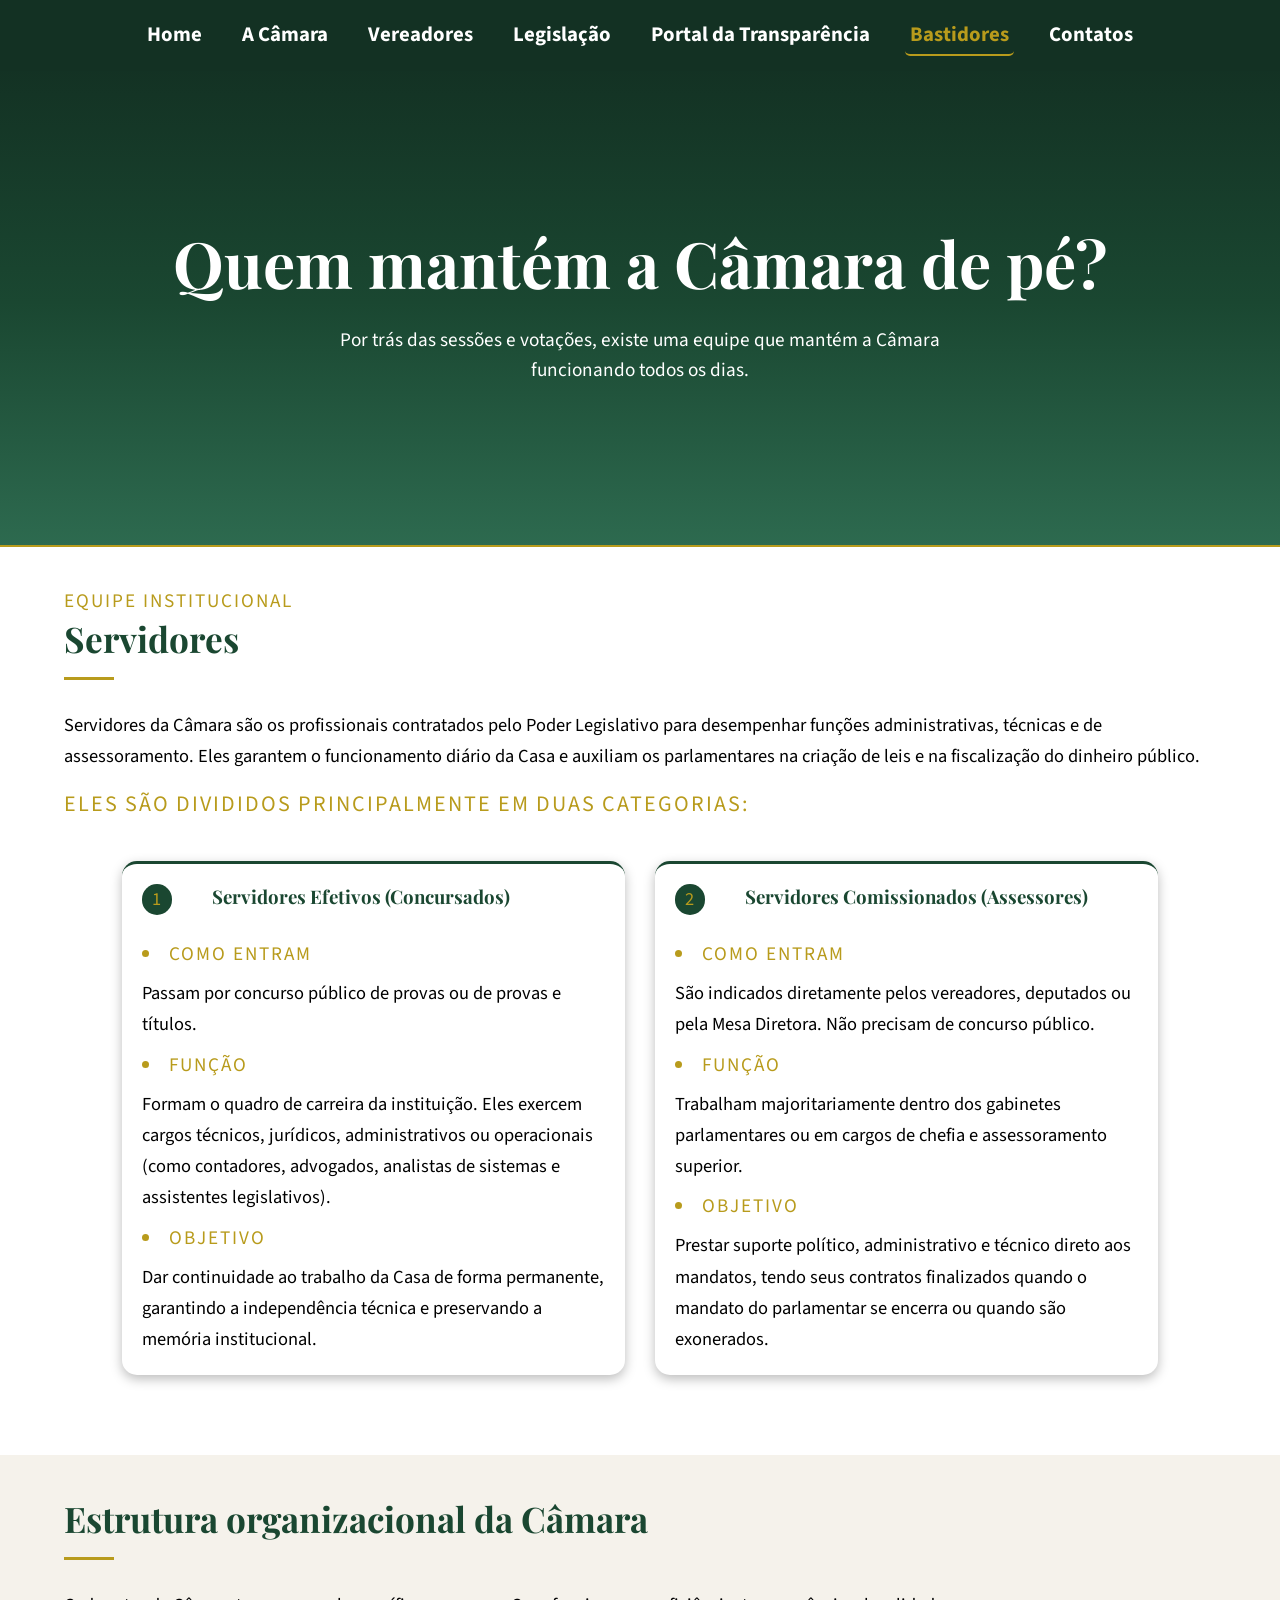
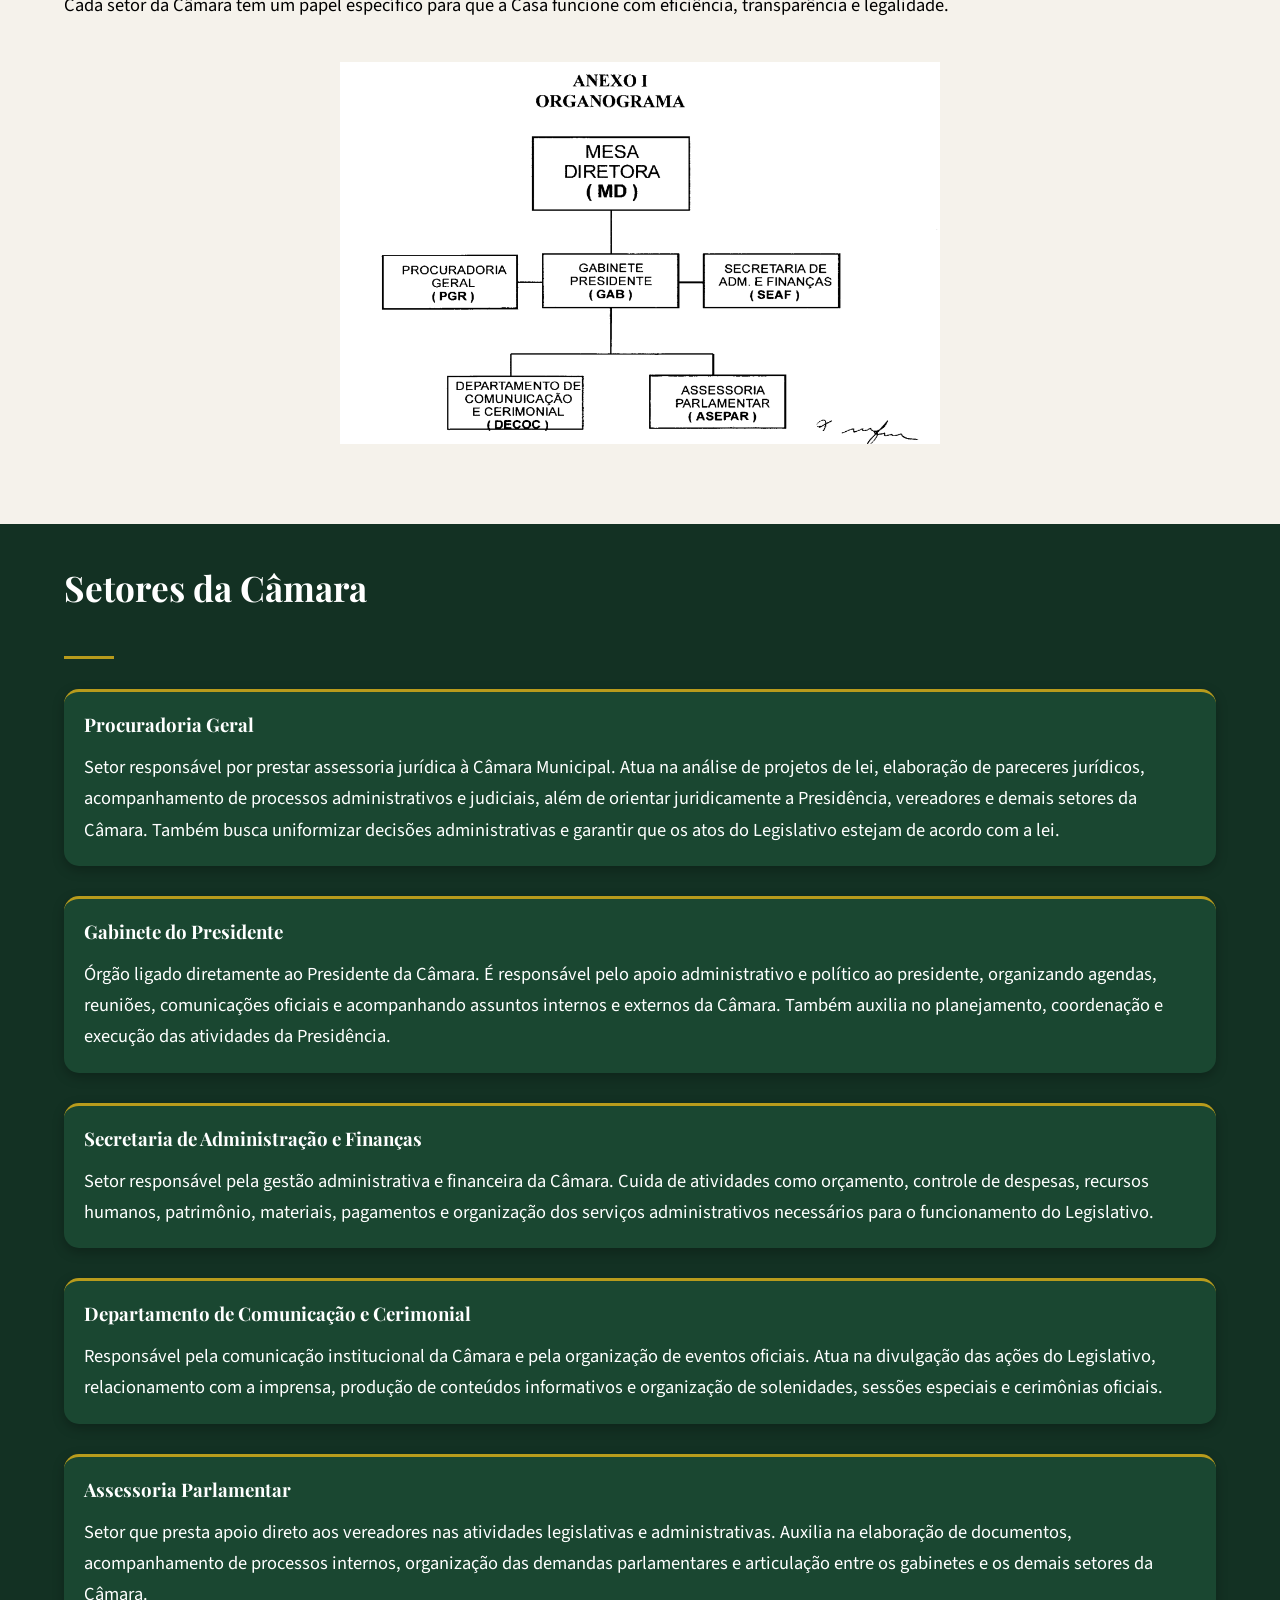
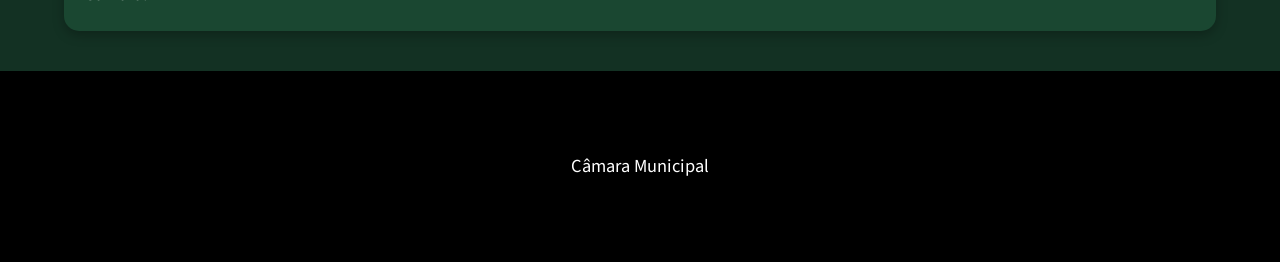
==== bastidores.html @ 6072d4ad "Atualização da interface" ====
<!DOCTYPE html>
<html lang="pt-br">
<head>
    <meta charset="UTF-8">
    <meta name="viewport" content="width=device-width, initial-scale=1.0">
    <link rel="stylesheet" href="style.css">
    <title>Bastidores</title>
</head>
<body>
    <header>
        <nav>
            <a href="index.html">Home</a>
            <a href="Camara.html">A Câmara</a>
            <a href="vereadores.html">Vereadores</a>
            <a href="legislacao.html">Legislação</a>
            <a href="transparencia.html">Portal da Transparência</a>
            <a href="bastidores.html" class="ativo">Bastidores</a>
            <a href="contatos.html">Contatos</a>
        </nav>
    </header>

    <main>

<section class="hero">
    <div class="container">
        <h1>Quem mantém a Câmara de pé?</h1>
        <p>Por trás das sessões e votações, existe uma equipe que mantém a Câmara funcionando todos os dias.</p>
    </div>
</section>

<section id="servidores">
    
    <div class="container">
        <span class="letra">Equipe Institucional</span>
        <h2>Servidores</h2>
        <div class="secao-linha"></div>
        <p>Servidores da Câmara são os profissionais contratados pelo Poder Legislativo para desempenhar funções administrativas, técnicas e de assessoramento. Eles garantem o funcionamento diário da Casa e auxiliam os parlamentares na criação de leis e na fiscalização do dinheiro público.</p>
        
        <p><span class="letra">Eles são divididos principalmente em duas categorias:</span></p>
        
        <div class="grid-base grid-servidores container">
            <article class="card-base">
                <div class="numeracao">
                    <p class="numero">1</p>
                    <h3>Servidores Efetivos (Concursados)</h3>
                </div>

                <ul>
                    <li class="letra">Como entram</li>
                    <p>Passam por concurso público de provas ou de provas e títulos.</p>
                    <li class="letra">Função</li>
                    <p>Formam o quadro de carreira da instituição. Eles exercem cargos técnicos, jurídicos, administrativos ou operacionais (como contadores, advogados, analistas de sistemas e assistentes legislativos).</p>
                    <li class="letra">Objetivo</li>
                     <p>Dar continuidade ao trabalho da Casa de forma permanente, garantindo a independência técnica e preservando a memória institucional.</p> 

                </ul>
                
            </article>
            
            <article class="card-base">
                <div class="numeracao">
                    <p class="numero">2</p>
                    <h3>Servidores Comissionados (Assessores)</h3>
                </div>

                <ul>
                    <li class="letra">Como entram</li>
                    <p> São indicados diretamente pelos vereadores, deputados ou pela Mesa Diretora. Não precisam de concurso público.</p>
                    <li class="letra">Função</li>
                    <p>Trabalham majoritariamente dentro dos gabinetes parlamentares ou em cargos de chefia e assessoramento superior.</p>
                    <li class="letra">Objetivo</li>
                    <p>Prestar suporte político, administrativo e técnico direto aos mandatos, tendo seus contratos finalizados quando o mandato do parlamentar se encerra ou quando são exonerados.</p>

                </ul>
               
            </article>
        </div>
    </div>
</section>

<section id="estrutura-imagem">
    <div class="container">
        <h2>Estrutura organizacional da Câmara</h2>
        <div class="secao-linha"></div>

        <p>Cada setor da Câmara tem um papel específico para que a Casa funcione com eficiência, transparência e legalidade.</p>

        <div class="container"><img class="img-servidores" src="Imagens/estrutura-organizacional.png" alt=""></div>

</section>
    <!-- 
Jurídico
Comunicação
Finanças
Administração
Assessoria -->
<section id="estrutura">
        <div class="grid-base grid-estrutura container">
            <h2>Setores da Câmara</h2>
            <div class="secao-linha"></div>
            <article class="card-base card-estrutura">
                <h3>Procuradoria Geral</h3>
                
                <p>Setor responsável por prestar assessoria jurídica à Câmara Municipal. Atua na análise de projetos de lei, elaboração de pareceres jurídicos, acompanhamento de processos administrativos e judiciais, além de orientar juridicamente a Presidência, vereadores e demais setores da Câmara. Também busca uniformizar decisões administrativas e garantir que os atos do Legislativo estejam de acordo com a lei.</p>
            </article>
            
            <article class="card-base card-estrutura">
                <h3>Gabinete do Presidente</h3>
                
                <p>Órgão ligado diretamente ao Presidente da Câmara. É responsável pelo apoio administrativo e político ao presidente, organizando agendas, reuniões, comunicações oficiais e acompanhando assuntos internos e externos da Câmara. Também auxilia no planejamento, coordenação e execução das atividades da Presidência.</p>
            </article>
            
            <article class="card-base card-estrutura">
                <h3>Secretaria de Administração e Finanças</h3>
                
                <p>Setor responsável pela gestão administrativa e financeira da Câmara. Cuida de atividades como orçamento, controle de despesas, recursos humanos, patrimônio, materiais, pagamentos e organização dos serviços administrativos necessários para o funcionamento do Legislativo.</p>
            </article>
            
            <article class="card-base card-estrutura">
                <h3>Departamento de Comunicação e Cerimonial</h3>
                
                <p>Responsável pela comunicação institucional da Câmara e pela organização de eventos oficiais. Atua na divulgação das ações do Legislativo, relacionamento com a imprensa, produção de conteúdos informativos e organização de solenidades, sessões especiais e cerimônias oficiais.</p>
            </article>
            
            <article class="card-base card-estrutura">
                <h3>Assessoria Parlamentar</h3>
                
                <p>Setor que presta apoio direto aos vereadores nas atividades legislativas e administrativas. Auxilia na elaboração de documentos, acompanhamento de processos internos, organização das demandas parlamentares e articulação entre os gabinetes e os demais setores da Câmara.</p>
            </article>
        </div>
    </div>
</section>
    </main>

    <footer>
        <p>Câmara Municipal</p>
    </footer>
    
</body>
</html>
---- style.css ----
/* RESET E VARIÁVEIS */

@charset "UTF-8";

@import url('https://fonts.googleapis.com/css2?family=Playfair+Display:ital,wght@0,400..900;1,400..900&display=swap');

@import url('https://fonts.googleapis.com/css2?family=Source+Sans+3:ital,wght@0,200..900;1,200..900&display=swap');

:root {

    --cor-1: #133123;
    --cor-2: #1a4731;
    --cor-4: #2d6a4f;
    --cor-5: #b89b1c;
    --cor-6: #5e5e5e;

    --fonte-01: "Playfair Display", serif;
    --fonte-02: "Source Sans 3", sans-serif;
}

* {
    margin: 0;
    padding: 0;
    box-sizing: border-box;
}


/* BASE */


body {
    background-color: #f5f2eb;
    font-family: var(--fonte-02);
    min-height: 100vh;
    display: flex;
    flex-direction: column;
}

h1, h2, h3{
    font-family: var(--fonte-01);
}

h3 {
    color: var(--cor-2);
    margin-bottom: 15px;
}

h2 {
    margin-bottom: 15px;
    font-size: 2.2em;
    color: var(--cor-2);
}

p {
    font-size: 1.15em;
    line-height: 1.7em;
  
}

p + p {
    margin-top: 16px;
}

article > span > img {
   max-width: 30%;
}

.sobre-destaque-icon img {
    width: 20%;
}

/* LAYOUT GERAL */

header {
    background-color: var(--cor-1);
    padding: 15px 0px;
    text-align: center;
    position: fixed;
    width: 100%;
    z-index: 100;
}

nav{
    display: flex; /* cria contêiner flexivel, redimensionando os elementos. Torna mais responsivo */
    justify-content: center; /* centraliza */
    gap: 30px; /* Espaçamento entre elementos do menu */
    flex-wrap: wrap; /* quebra de linha */
}

nav > a {
    color: white;
    text-decoration: none;
    font-weight: bold;
    font-size: 1.3rem;
    padding: 5px;
    border-radius: 5px;
    }

nav a:hover, a.ativo {
    color: var(--cor-5);
    border-bottom: 2px solid var(--cor-5);
    text-decoration: none;
}

main {
    width: 100%;
    flex: 1;
    padding-top: 60px;
}

.container {
    width: min(90%, 1200px);
    margin: auto;
    padding: 40px 0px;
}



.grid-base {
    display: grid;
    grid-template-columns: repeat(auto-fit, minmax(280px, 320px));
    gap: 30px;
    justify-content: center;
}

.card-base {
    background-color: white;
    border-radius: 15px;
    padding: 20px;
    border-top: 3px solid var(--cor-2);
    box-shadow: 0px 4px 12px rgba(0, 0, 0, 0.267);
    transition: 0.5s;
}


.card-base:hover {
    transform: translateY(-5px);
}

.numero {
    background-color: var(--cor-2);
    color: var(--cor-5);
    border-radius: 50px;
    width: 30px;
    text-align: center;
    margin-bottom: 15px;
    
}

footer{
    background-color: black;
    color: white;
    text-align: center;
    padding: 80px 0px;
}

/* HERO */

.hero {
    background: linear-gradient(to bottom, var(--cor-1) ,var(--cor-2), var(--cor-4));
    color: white;
    text-align: center;
    padding: 120px 20px;
    display: flex;
    border-bottom: 2px solid var(--cor-5);
}

.hero h1 {
    font-size: clamp(2.5rem, 5vw, 4rem); /* Limita um valor entre um mínimo e um máximo */
    margin-bottom: 20px;
}

.hero p {
    font-size: 1.2em;
    max-width: 700px;
    margin: auto;
    line-height: 30px;
}



.secao-linha {
      width: 50px;
      height: 3px;
      background: var(--cor-5);
      margin-bottom: 30px;
    }


#estrutura > .container > .secao-linha {
    margin-bottom: 0px;
}

/* HOME */

#home {
    background-color: #e8f5ee;
}


.home-inicio p {
    max-width: 500px;
}

.home-inicio {
    display: grid;
    grid-template-columns: repeat(auto-fit, minmax(300px, 1fr));
    gap: 4rem;
    align-items: center;
}

.home-inicio img {
    max-width: 90%;
    margin: auto;
}


.letra {
    color: var(--cor-5);
    text-transform: uppercase;
    letter-spacing: 2px;
    font-size: 1.2em;
}


.home-card {
    border-top-color: white;
}

article img {
    width: 100%;
    display: block;
    margin: 0px auto 20px auto;
}

a {
    text-decoration: none;
    color: var(--cor-5);
    font-weight: bold;
}

article a {
   
    margin-top: 1rem;
    font-size: 0.85rem;
    display: flex;
    align-items: center;
    gap: 0.35rem;
    
}

a:hover {
    text-decoration: underline;
}

/* CÂMARA */

.sobre  {
    background-color: white;
}

#organizacao {
    background-color: var(--cor-1);
}

#organizacao > .container > p {
    color: white;
    margin: 20px 0px;
}

#organizacao > .container > p.link {

    margin-top: 50px;
}

#organizacao > .container > h2 {
    color: white;
}

/* #destaques > .container > p {
    margin: 20px 0px;
}
 */
.grid-legislativo {
    padding: 30px 0px;
}


.camara-cards {
    
    grid-template-columns: repeat(auto-fit, minmax(300px, 1fr));
}
.camara-card {
    padding: 20px 20px 15px 40px;
}

/* #organizacao > .container > p {
    padding: 40px 0px 0px 0px;
} */


/* VEREADORES */

#vereadores-inicio, #vereador {
    background-color: white;
}


.container > p.link {
    margin-top: 30px ;
}

.funcoes-card {
    margin-top: 30px;
    border-radius: 5px;
}


.vereador-cards {
    grid-template-columns: repeat(auto-fit, minmax(300px, 1fr));
    
}

.vereador-card {
    border-radius: 5px;
    padding: 40px;
}

.pode {
    border-top: 3px solid rgb(17, 151, 17);
}

.pode > h3, .pode li::marker  {
    color: rgb(17, 151, 17);
}


.n-pode {
    border-top: 3px solid red;
}

.n-pode > h3, .n-pode li::marker {
    color: red;
}



.grid-eleito {
    grid-template-columns: repeat(auto-fit, minmax(600px, 1fr));
}

.card-eleito {
    border-radius: 0px;
    color: var(--cor-6);
    border-top-color: white;
}


#quantidade {
    background-color: var(--cor-2);
}

#quantidade h2, #quantidade p{
    color: white;
}

#acompanhar h3 {
    color: var(--cor-5);
}


table {
    width: 100%;
    max-width: 600px;
    border-collapse: collapse;
    margin: auto;
    box-shadow: 0px 4px 12px rgba(0, 0, 0, 0.342);
}

td {
    
    border-bottom: 1px solid #e5e5e5;
    background-color: white;
    padding: 16px 20px;
    text-align: center;
    vertical-align: middle;
}

th {
    background-color: var(--cor-1);
    color: white;
    padding: 16px 20px;

}

.grid-acompanhar{
    display:grid;
    grid-template-columns:repeat(3,1fr);
    gap:1.5rem;
    margin-top:2rem
}


.card-acompanhar{
    background: var(--cor-2);
    color:white;
    border-radius: 5px;
    border: 1px solid var(--cor-4);
    padding:1.8rem;
}

.card-acompanhar h3 {
    color: white;
}
    
    
/* LEGISLAÇÃO */
 
#caminho {
    background-color: var(--cor-1);
}

#caminho h2, #caminho > .container {
    color: white;
}

#caminho h3 {
    color: var(--cor-5);
}
.grid-caminho {
    grid-template-columns: repeat(auto-fit, minmax(600px, 1fr));
}

.card-caminho {
    border-radius: 5px;
    border: 1px solid var(--cor-4);
}

#voz {
    background-color: var(--cor-4);
}
#voz p {
    margin: 0px 20px 20px 20px;
    color: white;
}

#voz h2 {
    color: white;
}
#voz h3 {
    margin-bottom: 0px;
    color: var(--cor-5);
}

.grid-voz {
    grid-template-columns: repeat(auto-fit, minmax(200px, 1fr));
}

.card-voz {
    background-color: rgba(255, 255, 255, 0.103);
    border-top: 2px solid var(--cor-5);
}

.card-voz h3{
    text-align: center;
    padding-bottom: 5px;
}

.numeracao {
    display: flex;
    
}

.numeracao .numero {
    margin-right: 40px;
}




.etapas {
    display: flex;
    flex-direction: column;
}

.etapa {
    display: flex;
    gap: 16px;
    padding: 16px 0px;
    border-bottom: 1px solid rgba(255, 255, 255, 0.08);
}

.etapa:last-child {
    border-bottom: none;
}

.etapa-esquerda {
    display: flex;
    flex-direction: column;
    align-items: center;
    flex-shrink: 0;
    width: 32px;
}

.etapa-linha {
    width: 1px;
    flex: 1;
    background: rgba(255, 255, 255, 0.15);
    margin-top: 6px;
}

/* BASTIDORES */

#servidores {
    background-color: white;
}
.grid-servidores {
    grid-template-columns: repeat(auto-fit, minmax(500px, 1fr));
}

.img-servidores {
    max-width: 600px;
    display: block;
    margin: auto;
}

#estrutura {
    background-color: var(--cor-1);
}


.grid-estrutura {
    grid-template-columns: repeat(auto-fit, minmax(600px, 1fr));
}

.card-estrutura {
    background-color: var(--cor-2);
    border-top: 3px solid var(--cor-5);


}

#estrutura h2, .card-estrutura > h3, .card-estrutura > p {
    color: white;
    
}

#lai {
    background-color: #fdf3e0;
    padding: 20px;
    border: 1px solid #e8d9bc;
    color: #5c3a00;
    margin-bottom: 30px;
}

.grid-lai {
    grid-template-columns: repeat(auto-fit, minmax(500px, 1fr));
}

.card-lai {
    border-radius: 0px;
    border: 2px solid var(--cor-1);
}

ul {
    list-style-position: inside;
}



.grid-canais {
    grid-template-columns: repeat(auto-fit, minmax(600px, 1fr));

}


#presencial {
    background-color: var(--cor-1);
}
#presencial p {
    margin: 0px 20px 20px 20px;
    color: white;
}

#presencial h2 {
    color: white;
}
#presencial h3 {
    margin-bottom: 0px;
    color: var(--cor-5);
}


#transparencia {
    background-color: white;
}
#transparencia > .home-inicio {
    align-items: flex-start;
}

#esic {
    background-color: var(--cor-1);
    padding-bottom: 20px;
}

#esic h2, #esic > .container > p {
    color: white;
}


.negarem {
    background-color: white;
    padding: 25px;
    margin-bottom: 20px;
}

#esic > .negarem > p {
    color: black;
}


li {
    margin: 10px 0px;
}
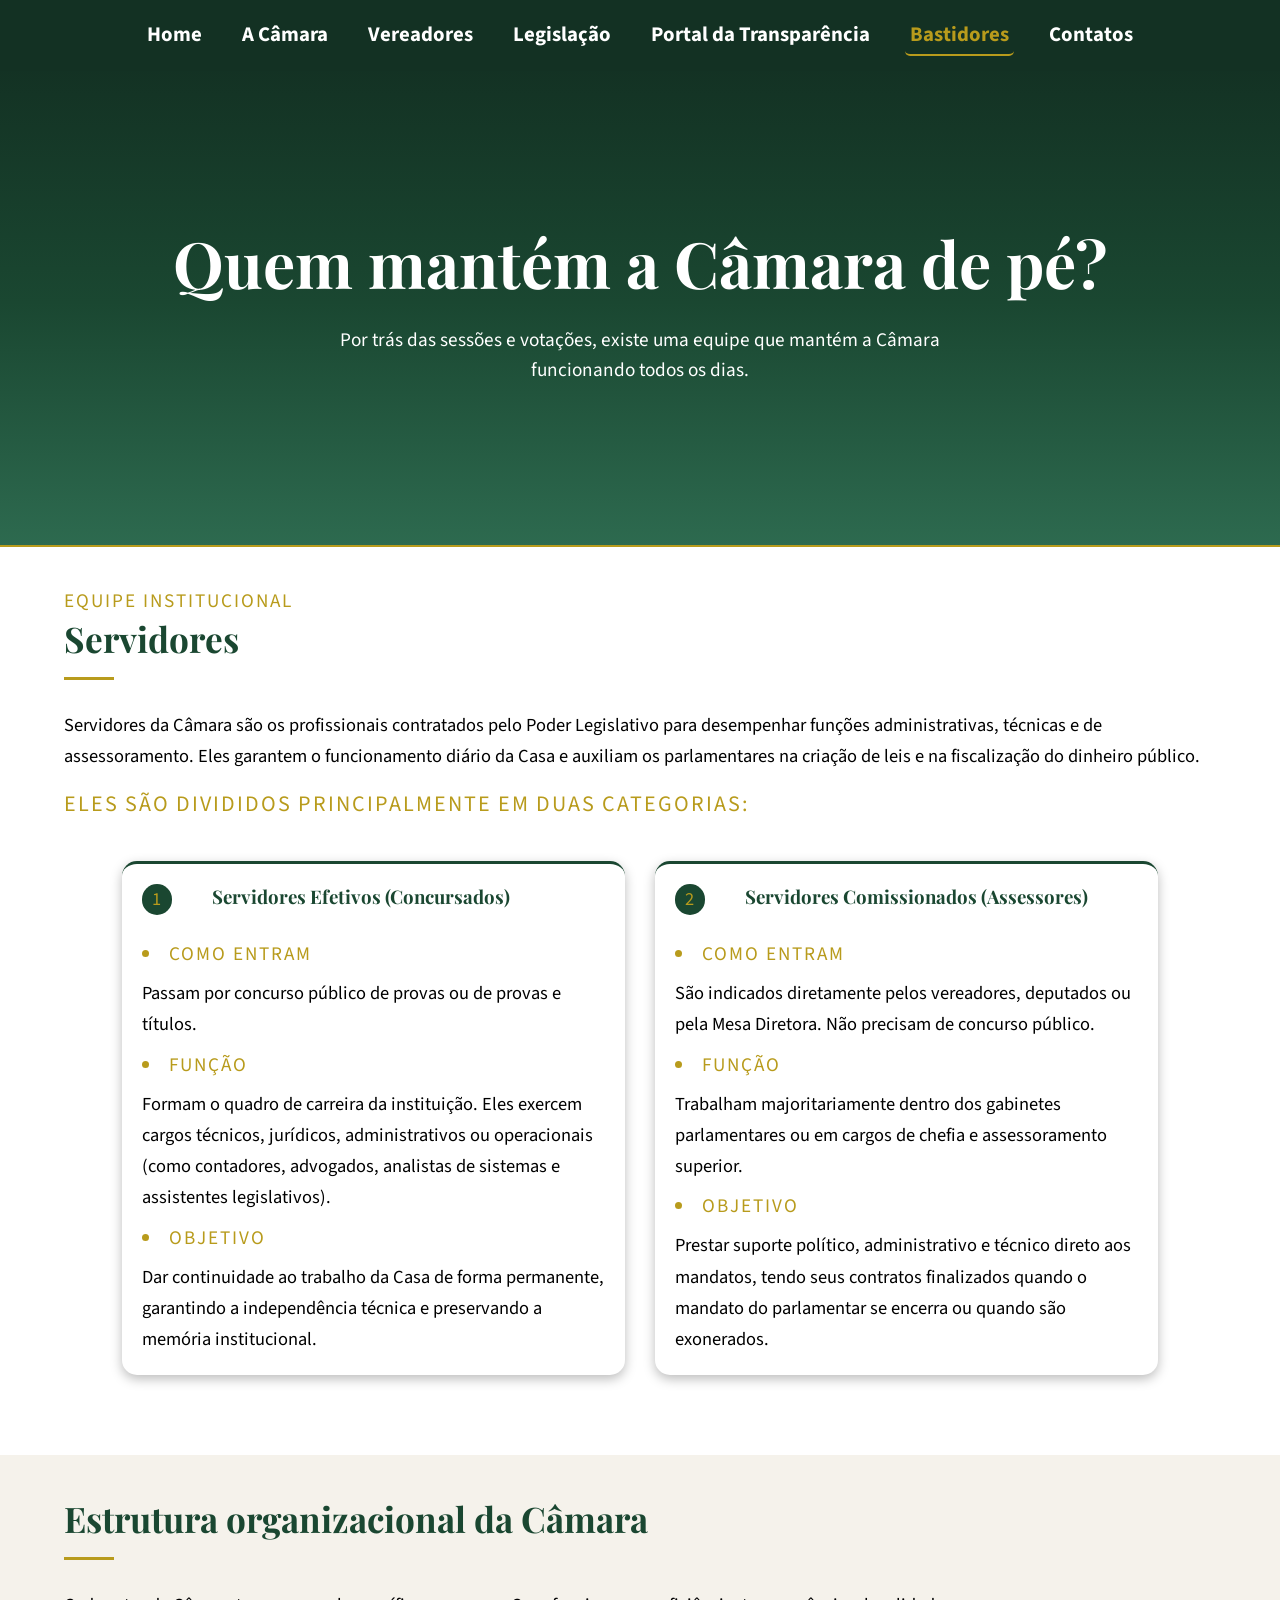
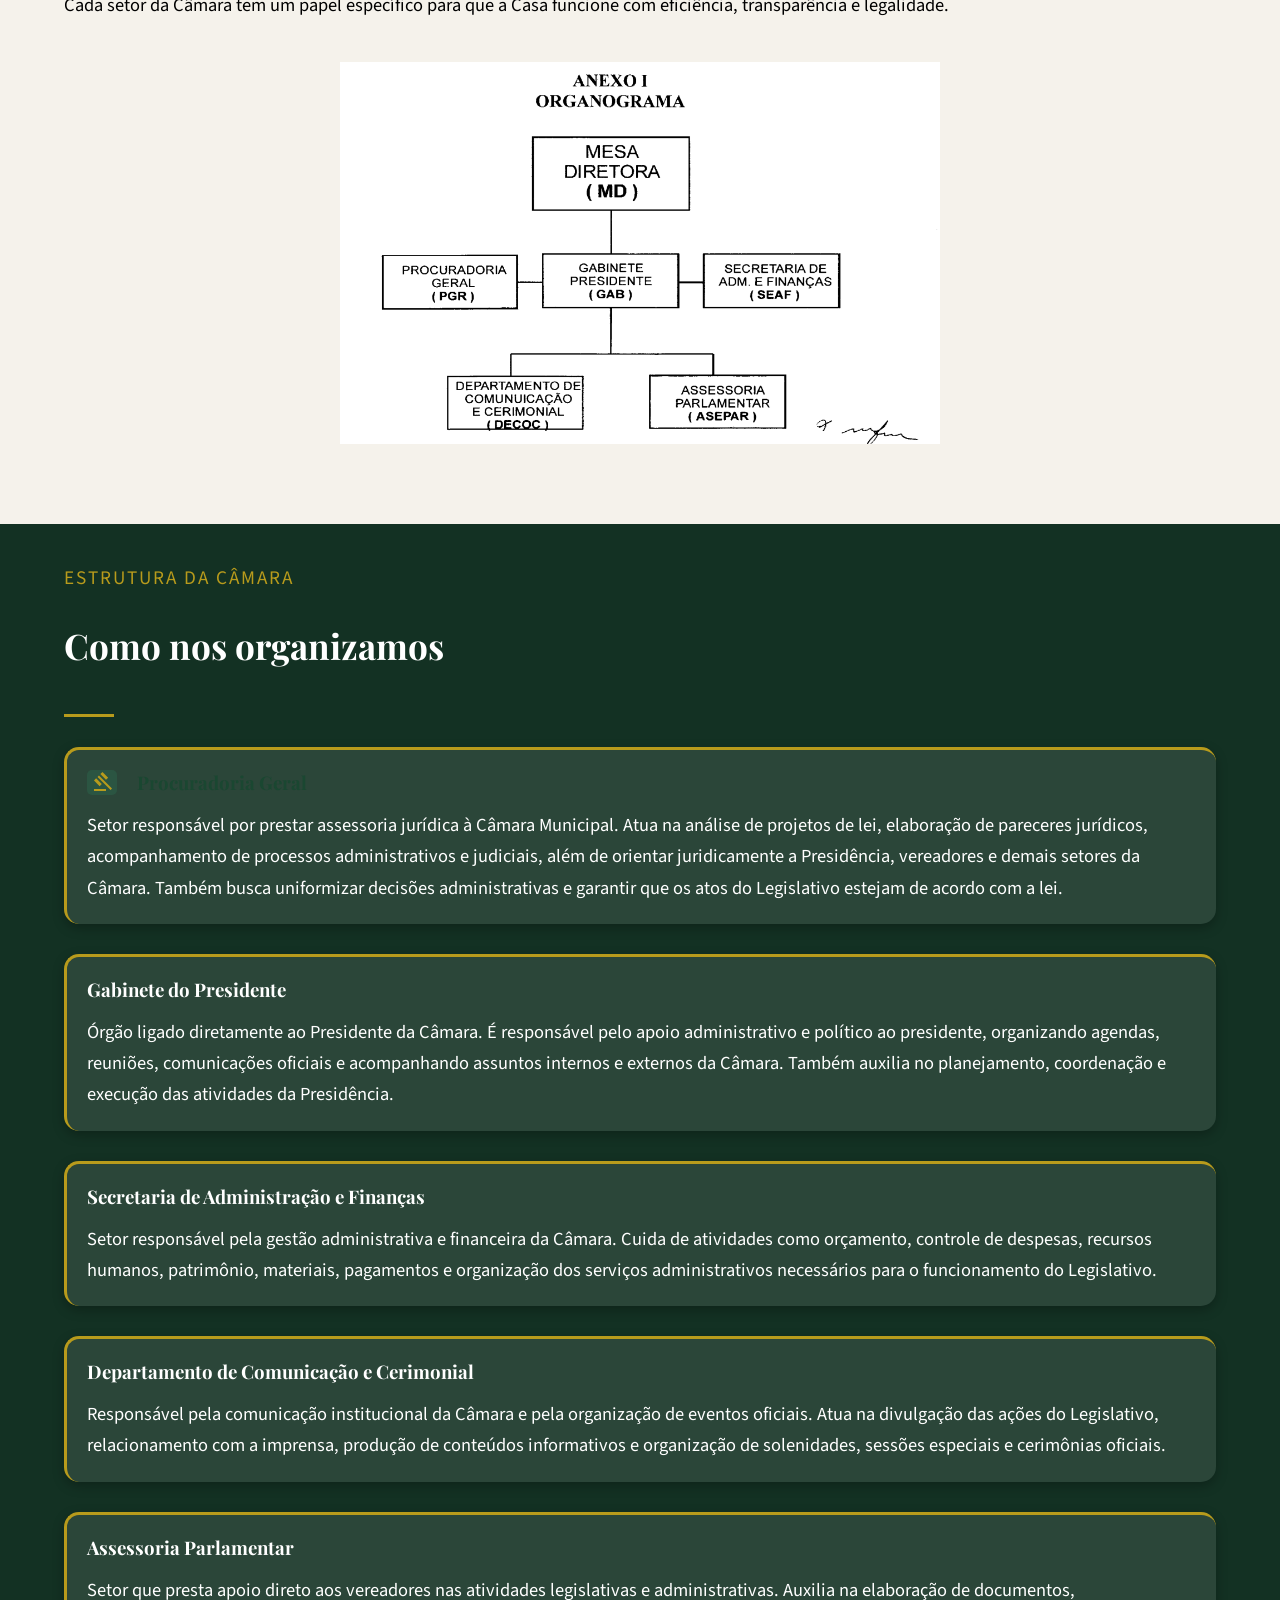
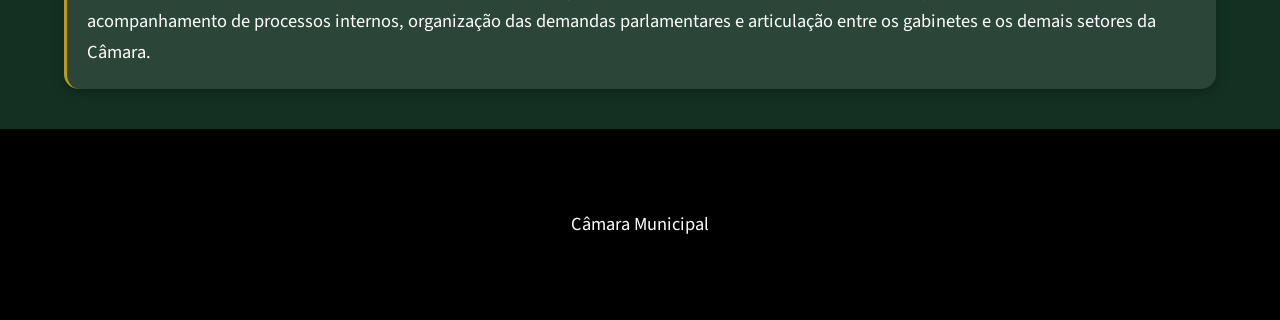
==== commit 3d98d62c: "Atualização" ====
--- a/bastidores.html
+++ b/bastidores.html
@@ -86,7 +86,7 @@
         <p>Cada setor da Câmara tem um papel específico para que a Casa funcione com eficiência, transparência e legalidade.</p>
 
         <div class="container"><img class="img-servidores" src="Imagens/estrutura-organizacional.png" alt=""></div>
-
+    </div>
 </section>
     <!-- 
 Jurídico
@@ -96,10 +96,18 @@
 Assessoria -->
 <section id="estrutura">
         <div class="grid-base grid-estrutura container">
-            <h2>Setores da Câmara</h2>
+            <span class="letra">Estrutura da Câmara</span>
+            <h2>Como nos organizamos</h2>
             <div class="secao-linha"></div>
             <article class="card-base card-estrutura">
-                <h3>Procuradoria Geral</h3>
+                
+                <div class="numeracao">
+                        <div class="icon-fundo icon-estrutura">
+                            <span class="contato-icon"><img src="Imagens/icones/procuradoria.svg" alt="">
+                            </span>
+                        </div>
+                        <h3>Procuradoria Geral</h3>
+                    </div>
                 
                 <p>Setor responsável por prestar assessoria jurídica à Câmara Municipal. Atua na análise de projetos de lei, elaboração de pareceres jurídicos, acompanhamento de processos administrativos e judiciais, além de orientar juridicamente a Presidência, vereadores e demais setores da Câmara. Também busca uniformizar decisões administrativas e garantir que os atos do Legislativo estejam de acordo com a lei.</p>
             </article>
--- a/style.css
+++ b/style.css
@@ -68,6 +68,19 @@
 .sobre-destaque-icon img {
     width: 20%;
 }
+
+.icon-fundo {
+    margin-right: 20px;
+    background-color: #2d6a4f6e;
+    width: 30px;
+    height: 25px;
+    border-radius: 5px;
+    display: flex;
+    justify-content: center; /* Centralizar icon na div. Conjunto com display: flex */
+    
+}
+
+
 
 /* LAYOUT GERAL */
 
@@ -212,6 +225,7 @@
 .home-inicio img {
     max-width: 90%;
     margin: auto;
+    border-radius: 10px;
 }
 
 
@@ -222,9 +236,20 @@
     font-size: 1.2em;
 }
 
-
+.home-cards {
+    grid-template-columns: repeat(auto-fit, minmax(300px, 1fr));
+    
+
+}
 .home-card {
     border-top-color: white;
+    display: flex;
+    flex-direction: column;
+    height: 100%;
+}
+
+.home-card a:last-of-type {
+    margin-top: auto;
 }
 
 article img {
@@ -252,6 +277,7 @@
 a:hover {
     text-decoration: underline;
 }
+
 
 /* CÂMARA */
 
@@ -515,7 +541,7 @@
     background-color: white;
 }
 .grid-servidores {
-    grid-template-columns: repeat(auto-fit, minmax(500px, 1fr));
+    grid-template-columns: repeat(auto-fit, minmax(280px, 1fr));
 }
 
 .img-servidores {
@@ -534,8 +560,9 @@
 }
 
 .card-estrutura {
-    background-color: var(--cor-2);
+    background-color: rgba(255, 255, 255, 0.103);
     border-top: 3px solid var(--cor-5);
+    border-left: 3px solid var(--cor-5);
 
 
 }
@@ -621,4 +648,38 @@
 
 li {
     margin: 10px 0px;
+}
+
+/* CONTATOS */
+
+#contato {
+    background-color: white;
+}
+.grid-canais {
+    margin-top: 20px;
+}
+
+
+#telefones {
+    display: flex;
+    flex-direction: row;
+    gap: 30px;
+    margin: 10px 0px;
+    color: var(--cor-5);
+}
+.card-sociais{
+    text-align: center;
+
+}
+
+
+.card-sociais > a{
+    justify-content: center
+
+}
+
+
+
+div.icon-estrutura {
+    background-color: none;
 }
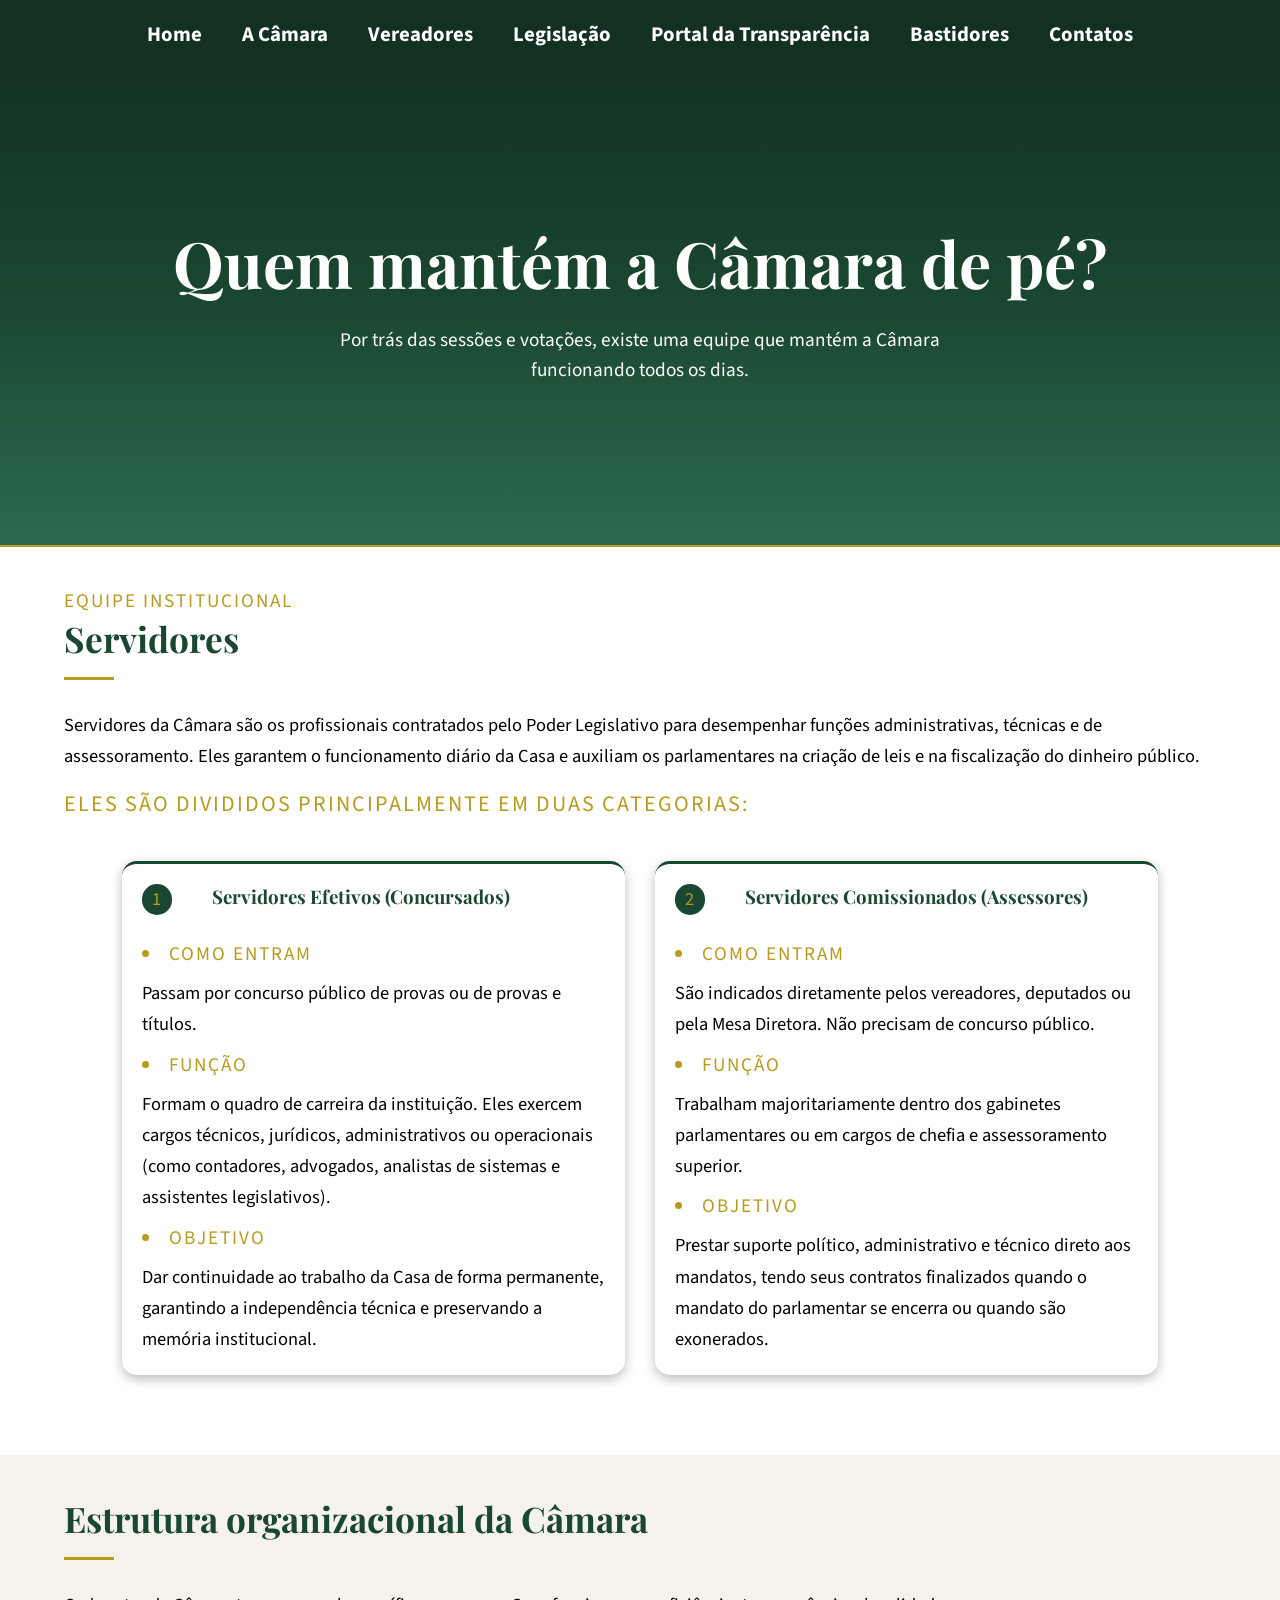
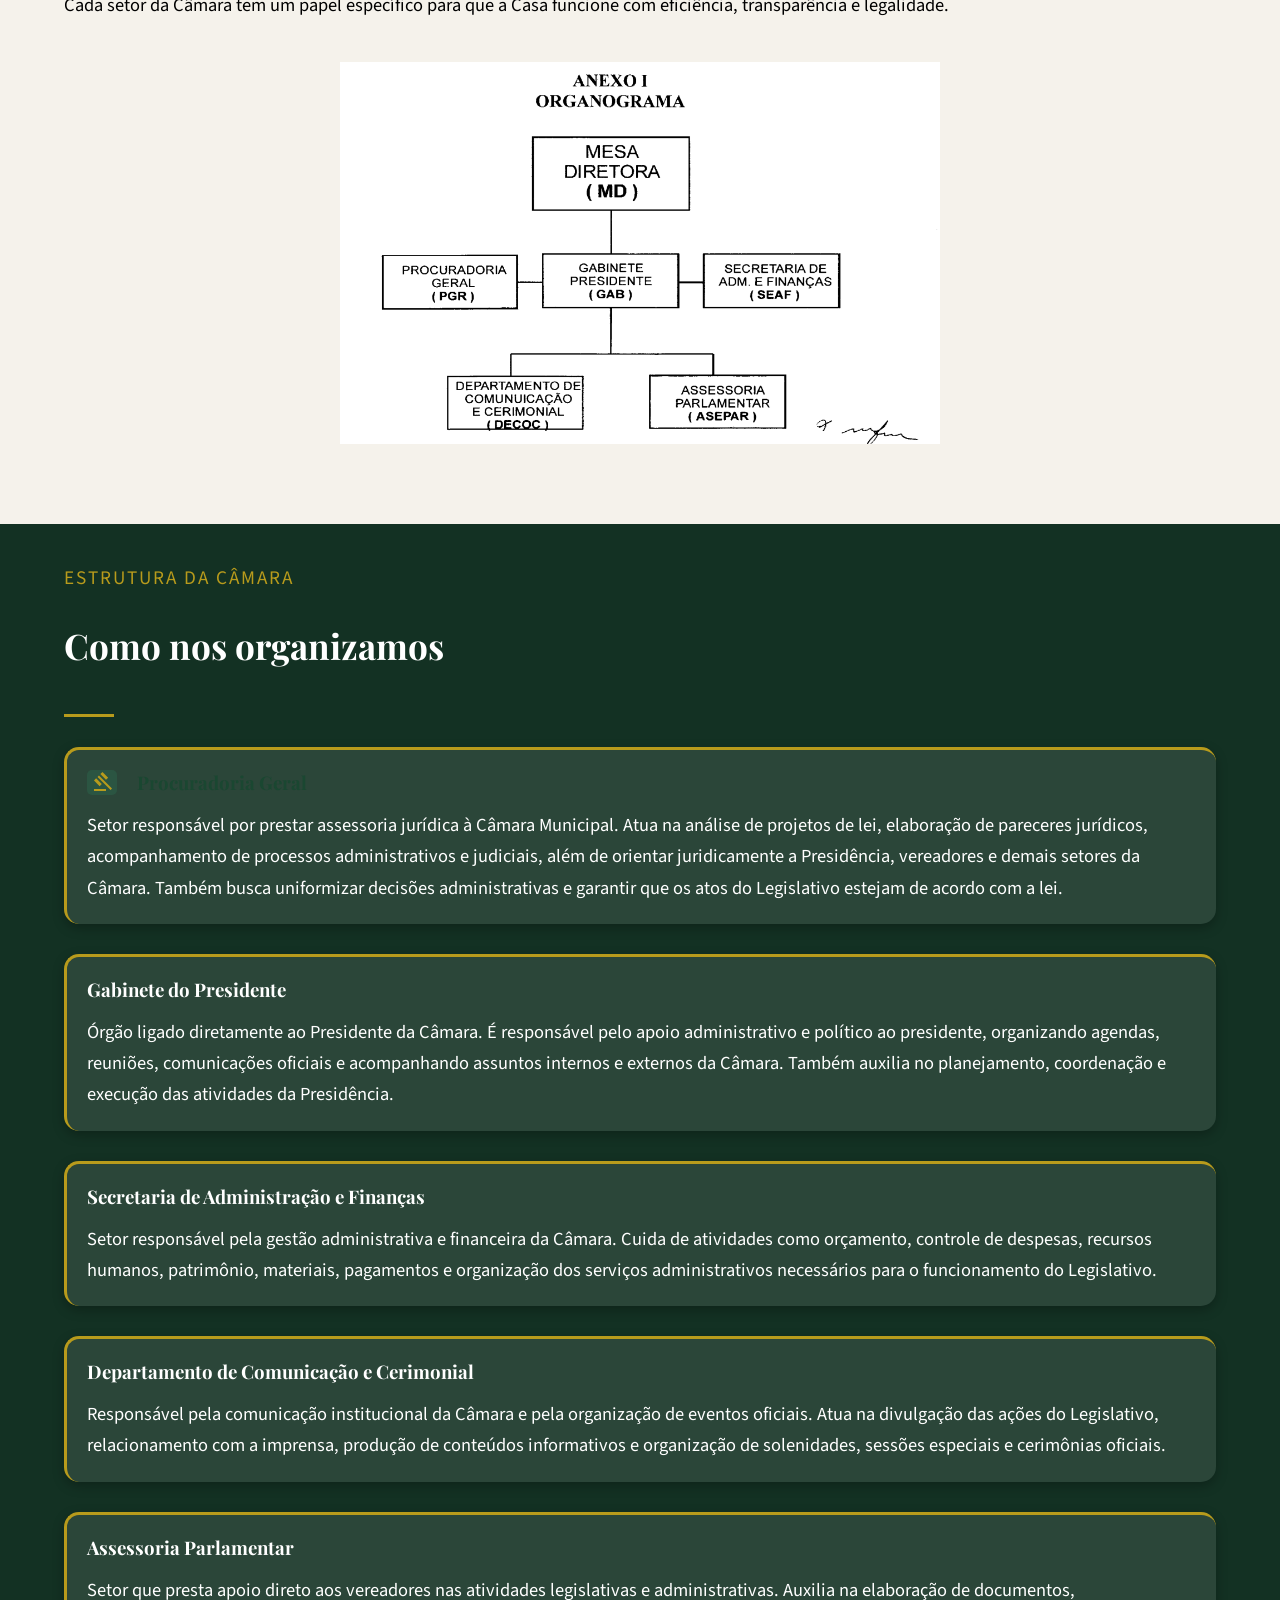
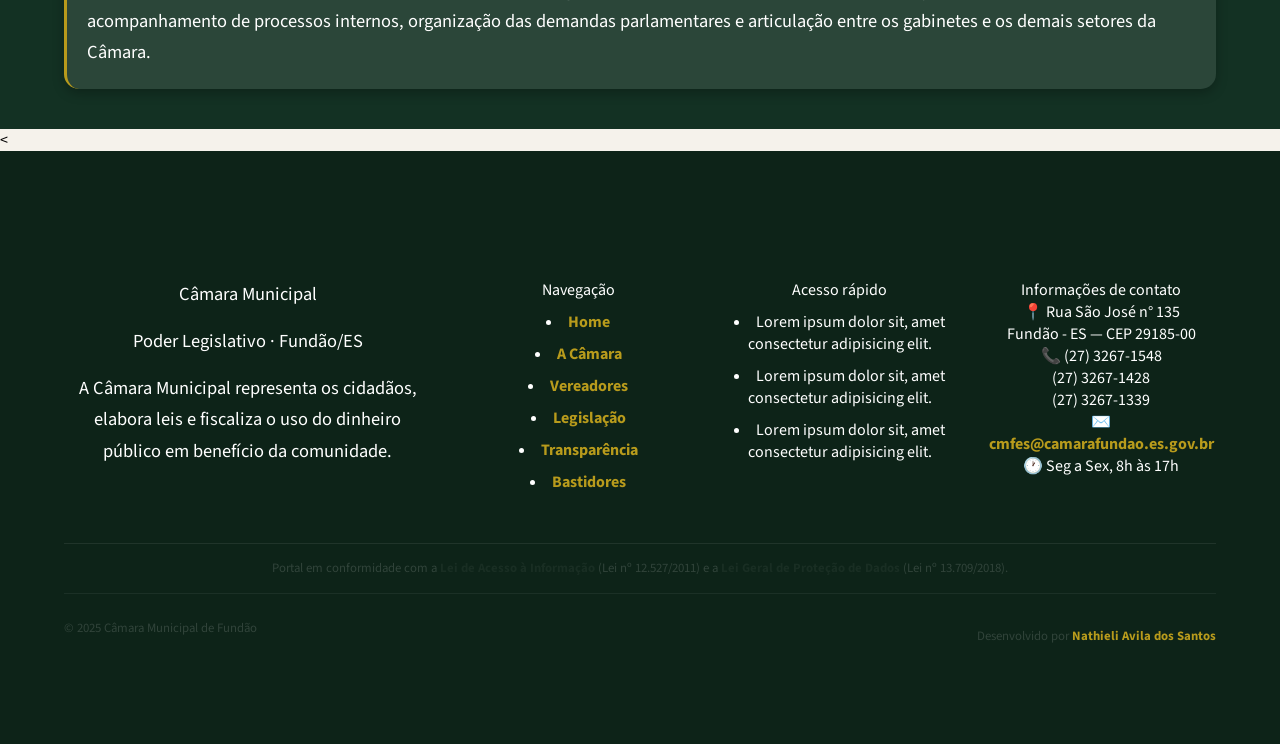
==== commit bd73ad52: "Adicionando header e footer nas páginas" ====
--- a/bastidores.html
+++ b/bastidores.html
@@ -4,20 +4,11 @@
     <meta charset="UTF-8">
     <meta name="viewport" content="width=device-width, initial-scale=1.0">
     <link rel="stylesheet" href="style.css">
+    <script src="incluir.js"></script>
     <title>Bastidores</title>
 </head>
 <body>
-    <header>
-        <nav>
-            <a href="index.html">Home</a>
-            <a href="Camara.html">A Câmara</a>
-            <a href="vereadores.html">Vereadores</a>
-            <a href="legislacao.html">Legislação</a>
-            <a href="transparencia.html">Portal da Transparência</a>
-            <a href="bastidores.html" class="ativo">Bastidores</a>
-            <a href="contatos.html">Contatos</a>
-        </nav>
-    </header>
+    <div id="header"></div>
 
     <main>
 
@@ -140,9 +131,7 @@
 </section>
     </main>
 
-    <footer>
-        <p>Câmara Municipal</p>
-    </footer>
+    <<div id="footer"></div>
     
 </body>
 </html>
--- a/style.css
+++ b/style.css
@@ -682,4 +682,52 @@
 
 div.icon-estrutura {
     background-color: none;
-}+}
+
+footer {
+    background-color: #0d2318;
+}
+
+footer > .container {
+    padding: 0px;
+
+}
+
+.footer-topo {
+    display: grid;
+    grid-template-columns: 1.6fr 1fr 1fr 1fr; /* a primeira é 60% maior que as outras */
+    gap: 32px;
+    padding: 48px 0px 40px;
+    border-bottom: 1px solid rgba(255, 255, 255, 0.08);
+    
+}
+
+
+.ft-selo {
+    padding: 14px 0px;
+    border-bottom: 1px solid rgba(255, 255, 255, 0.06);
+}
+
+.ft-selo p, .ft-rodape p {
+    font-size: 0.8em;
+    color: rgb(255, 255, 255, 0.15);
+    
+}
+
+.ft-selo strong {
+    color: rgba(255, 255, 255, 0.05);
+}
+
+.ft-rodape {
+    display: flex;
+    justify-content: space-between;
+    align-items: center;
+    flex-wrap: wrap; /* quebra a linha em telas menores */
+    padding: 16px 0px;
+}
+
+ .ft-rodape a {
+    font-size: 1em;
+ }
+
+ 
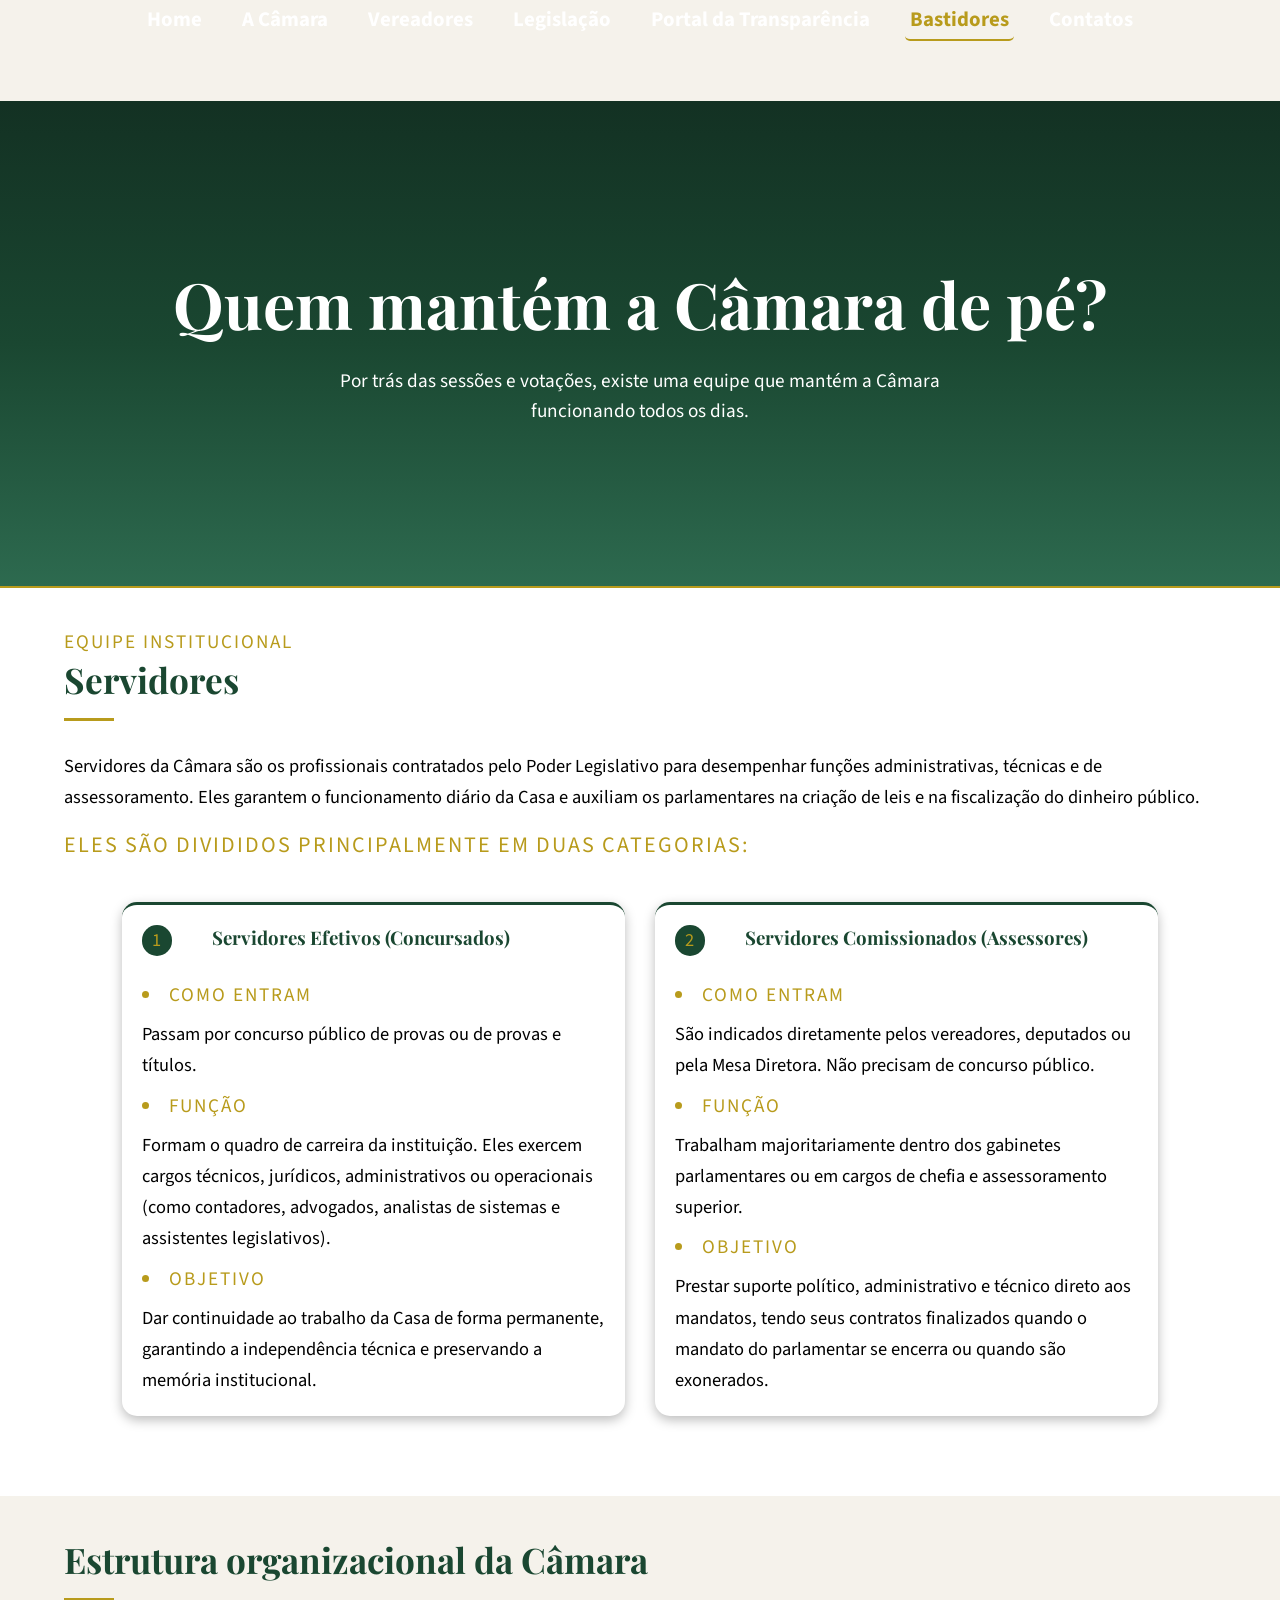
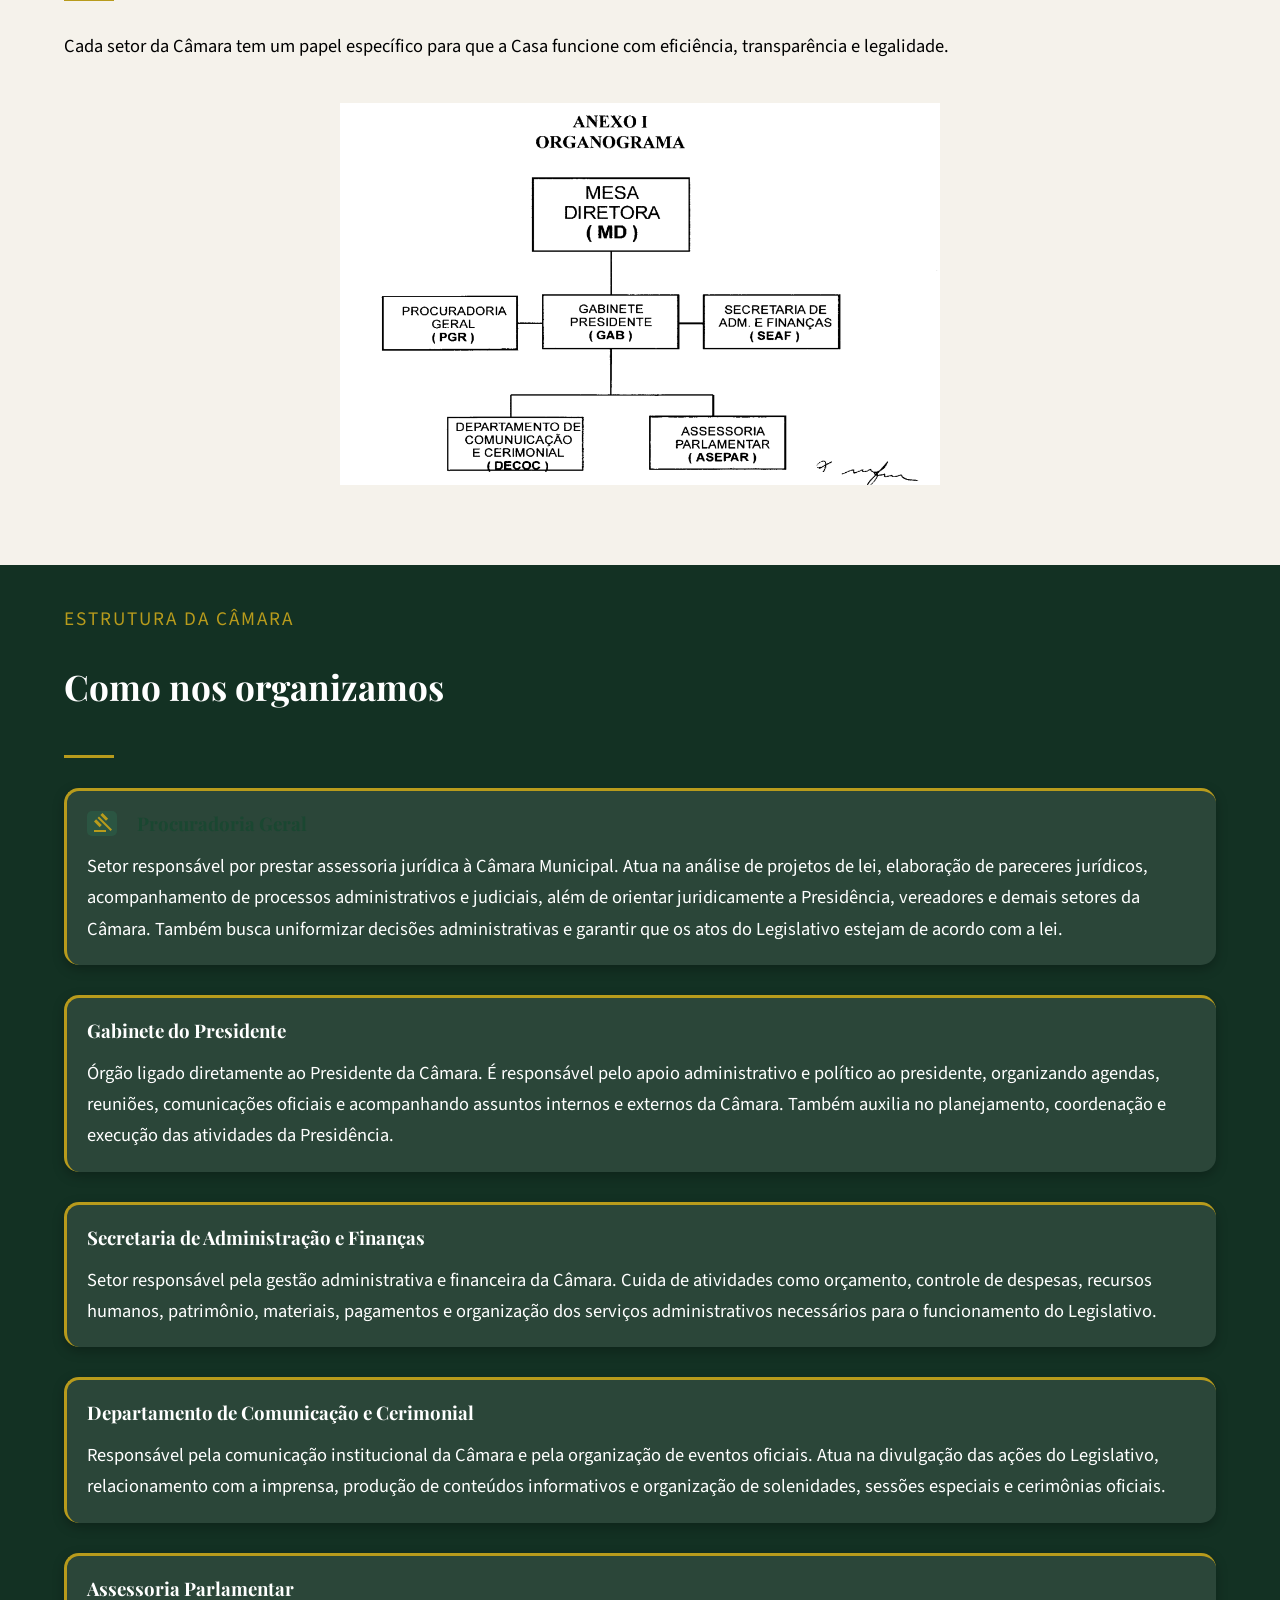
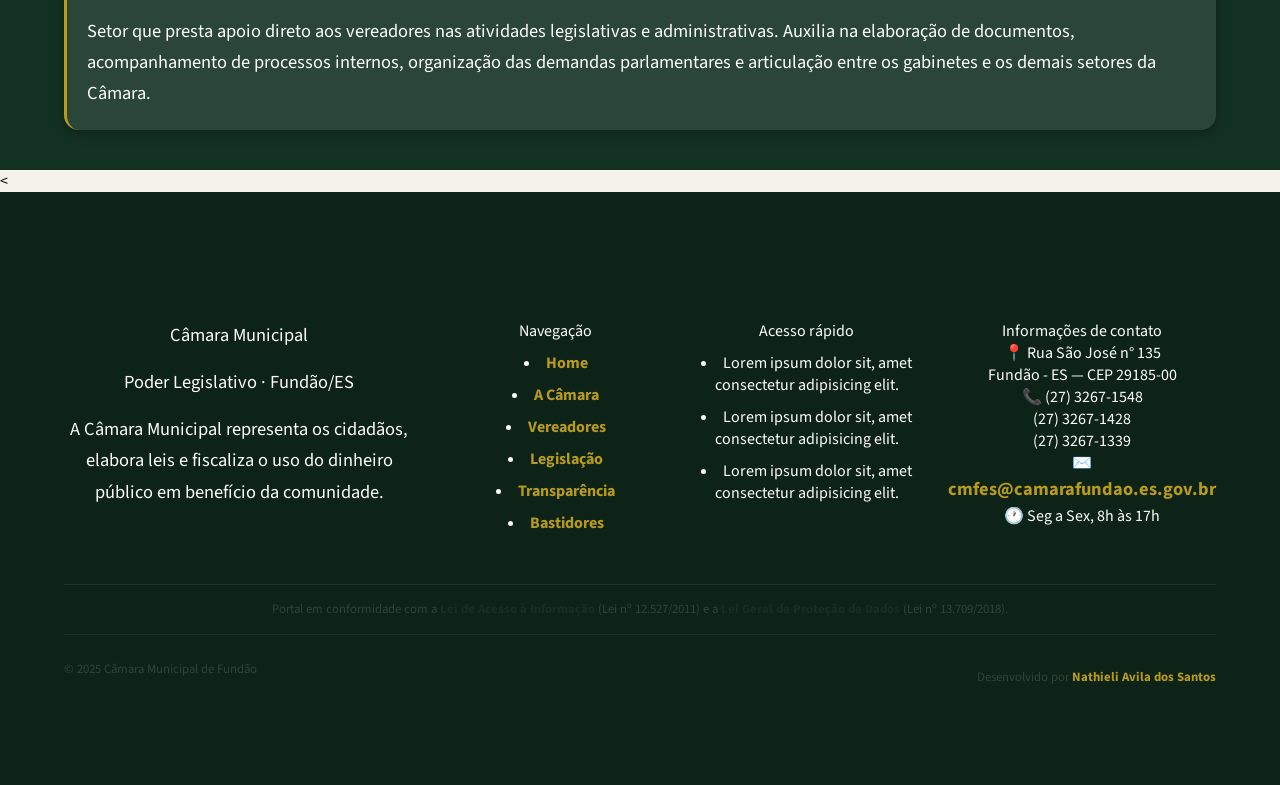
==== commit 08d82e10: "Revisando código CSS" ====
--- a/bastidores.html
+++ b/bastidores.html
@@ -19,7 +19,7 @@
     </div>
 </section>
 
-<section id="servidores">
+<section id="servidores" class="secao-white">
     
     <div class="container">
         <span class="letra">Equipe Institucional</span>
@@ -85,7 +85,7 @@
 Finanças
 Administração
 Assessoria -->
-<section id="estrutura">
+<section id="estrutura" class="secao-verde">
         <div class="grid-base grid-estrutura container">
             <span class="letra">Estrutura da Câmara</span>
             <h2>Como nos organizamos</h2>
--- a/style.css
+++ b/style.css
@@ -80,8 +80,15 @@
     
 }
 
-
-
+.secao-white {
+    background-color: white;
+}
+
+.secao-verde {
+    background-color: var(--cor-1);
+}
+
+.secao-verd
 /* LAYOUT GERAL */
 
 header {
@@ -281,13 +288,9 @@
 
 /* CÂMARA */
 
-.sobre  {
-    background-color: white;
-}
-
-#organizacao {
-    background-color: var(--cor-1);
-}
+
+
+
 
 #organizacao > .container > p {
     color: white;
@@ -327,9 +330,7 @@
 
 /* VEREADORES */
 
-#vereadores-inicio, #vereador {
-    background-color: white;
-}
+
 
 
 .container > p.link {
@@ -442,9 +443,7 @@
     
 /* LEGISLAÇÃO */
  
-#caminho {
-    background-color: var(--cor-1);
-}
+
 
 #caminho h2, #caminho > .container {
     color: white;
@@ -537,9 +536,6 @@
 
 /* BASTIDORES */
 
-#servidores {
-    background-color: white;
-}
 .grid-servidores {
     grid-template-columns: repeat(auto-fit, minmax(280px, 1fr));
 }
@@ -548,10 +544,6 @@
     max-width: 600px;
     display: block;
     margin: auto;
-}
-
-#estrutura {
-    background-color: var(--cor-1);
 }
 
 
@@ -601,9 +593,6 @@
 }
 
 
-#presencial {
-    background-color: var(--cor-1);
-}
 #presencial p {
     margin: 0px 20px 20px 20px;
     color: white;
@@ -618,9 +607,6 @@
 }
 
 
-#transparencia {
-    background-color: white;
-}
 #transparencia > .home-inicio {
     align-items: flex-start;
 }
@@ -652,9 +638,7 @@
 
 /* CONTATOS */
 
-#contato {
-    background-color: white;
-}
+
 .grid-canais {
     margin-top: 20px;
 }
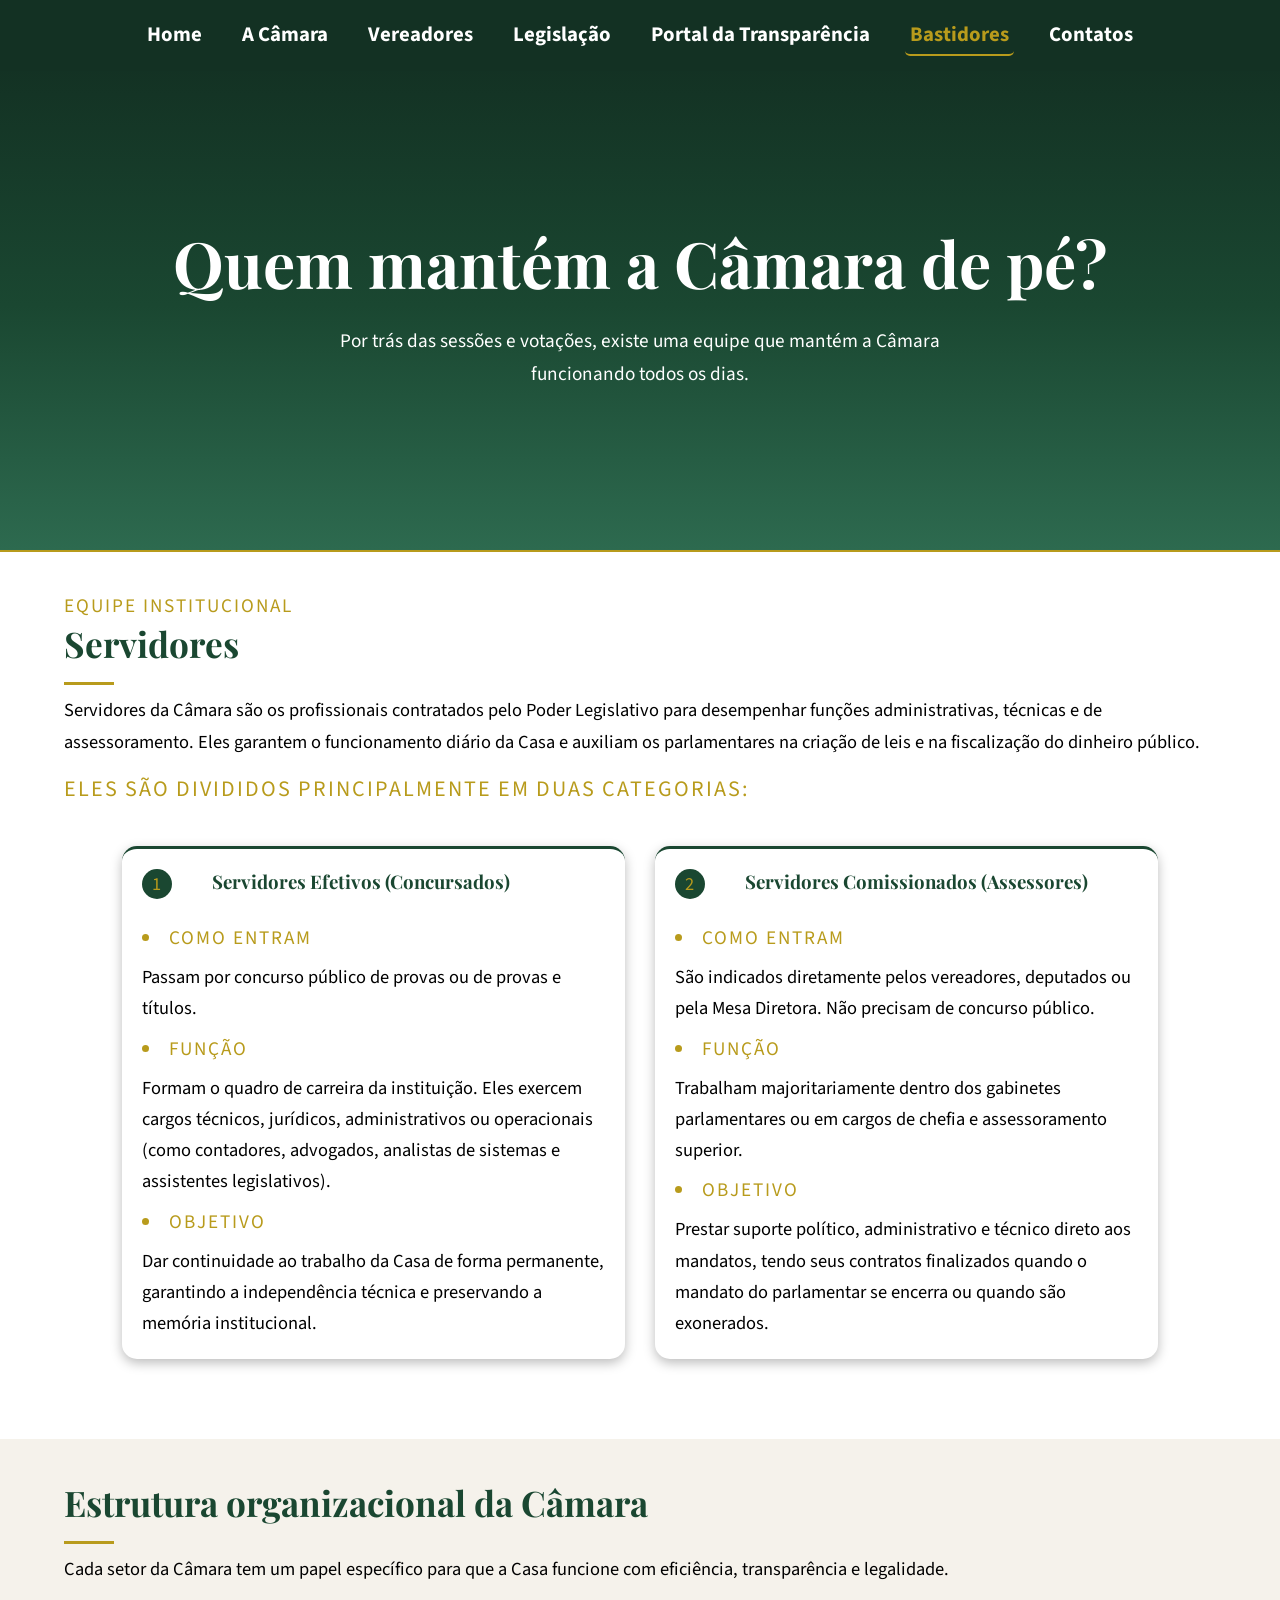
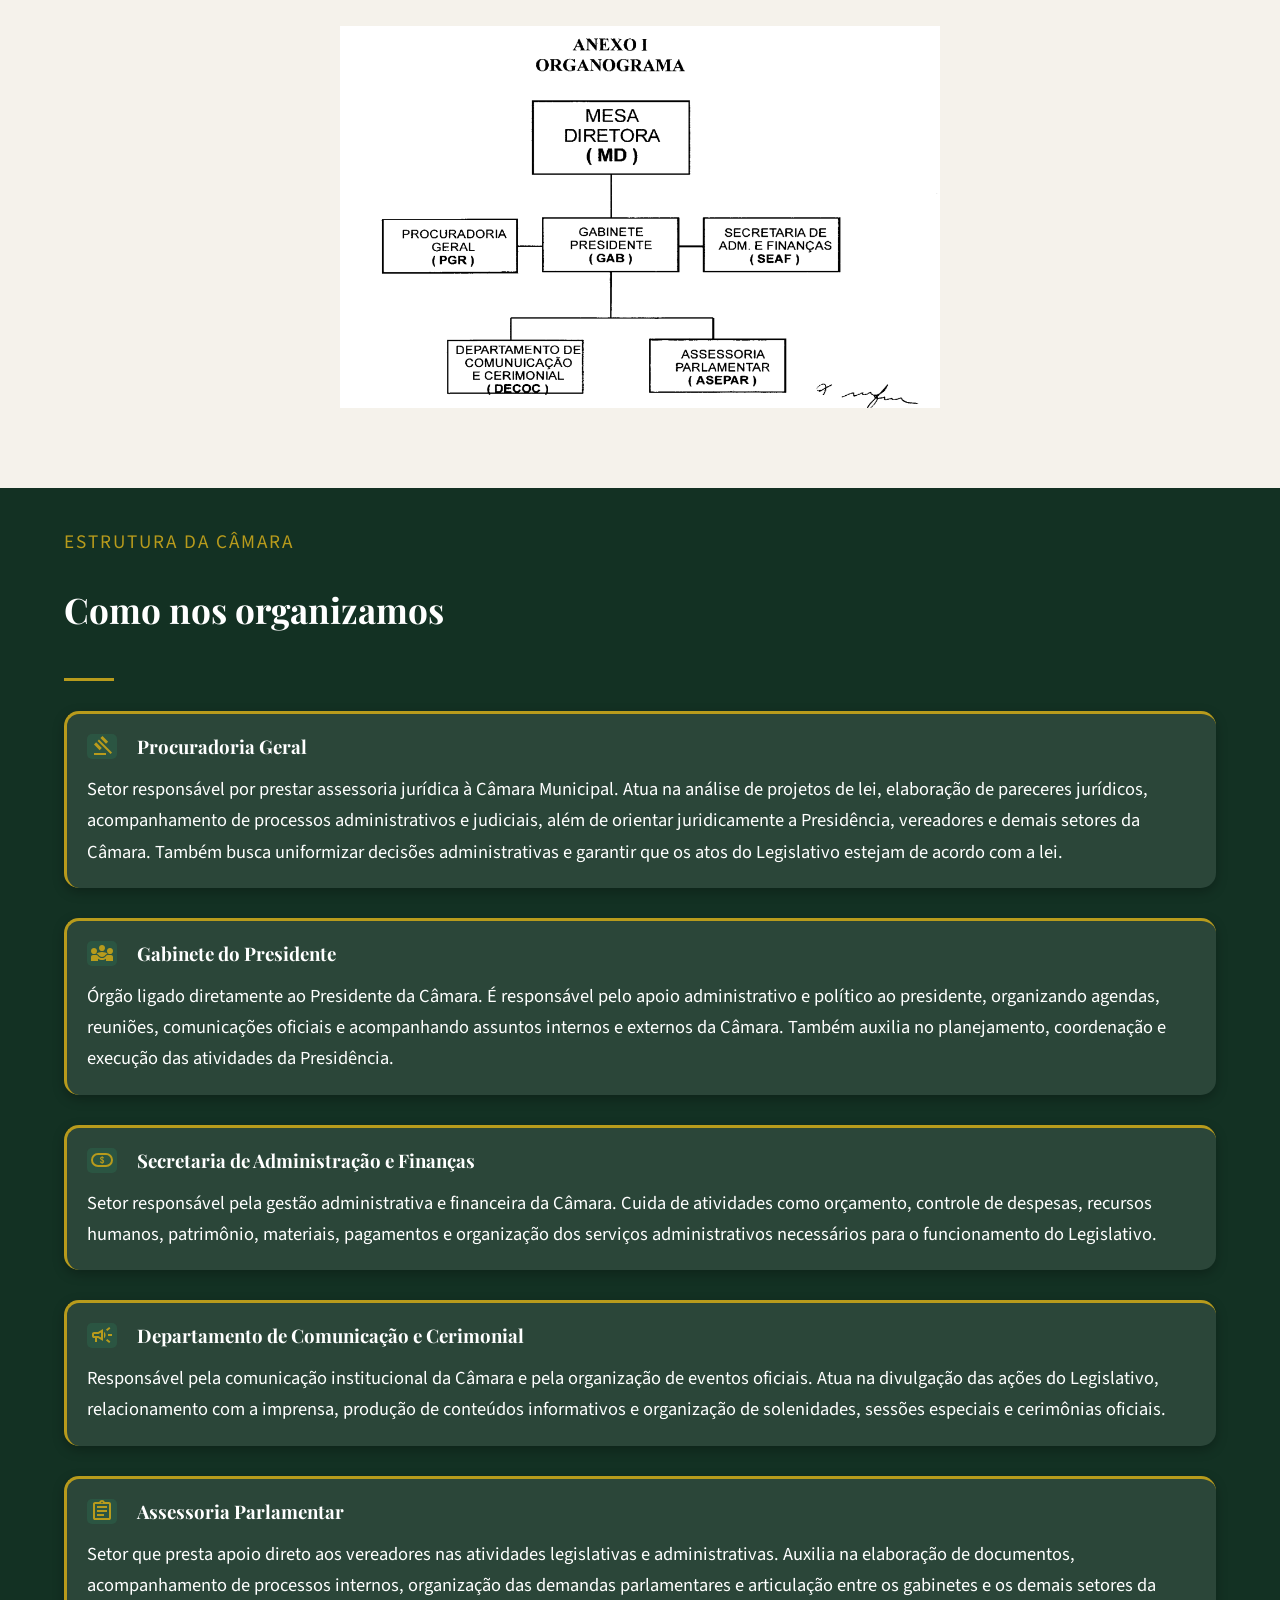
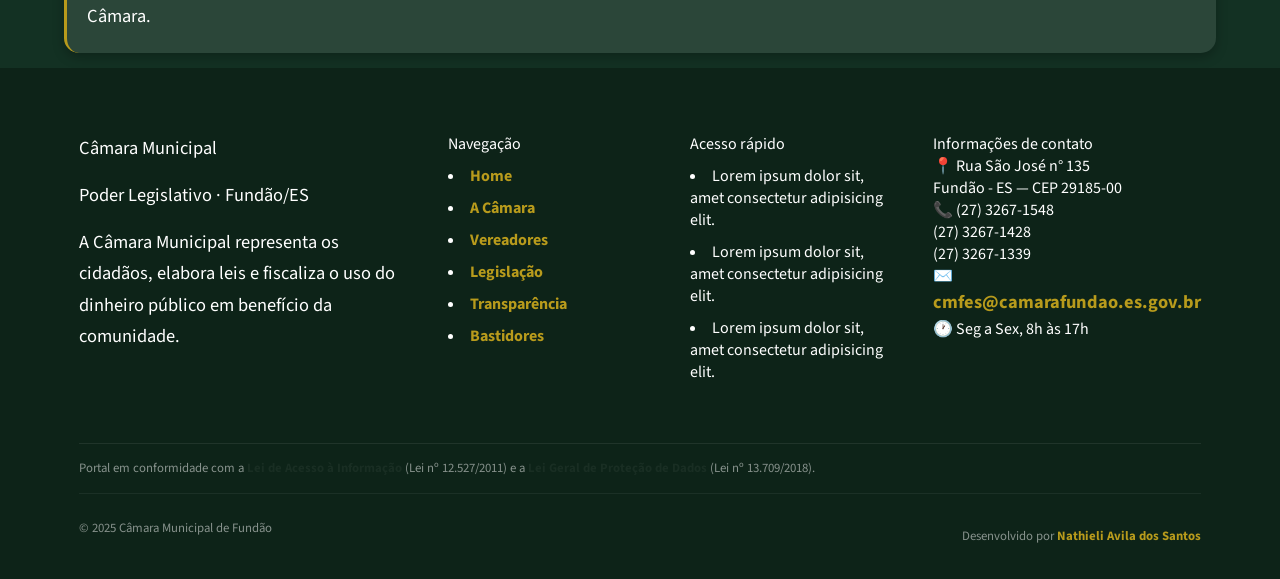
==== commit a1502e46: "Organização da estrutura" ====
--- a/bastidores.html
+++ b/bastidores.html
@@ -9,129 +9,155 @@
 </head>
 <body>
     <div id="header"></div>
+    <main>
+        <section class="hero">
+            <div class="container">
+                <h1>Quem mantém a Câmara de pé?</h1>
+                <p>
+                    Por trás das sessões e votações, existe uma equipe que mantém a Câmara funcionando todos os dias.
+                </p>
+            </div>
+        </section>
 
-    <main>
+        <section id="servidores" class="secao-white">
+            <div class="container">
+                <span class="letra">Equipe Institucional</span>
+                <h2>Servidores</h2>
+                <div class="secao-linha"></div>
+                <p>
+                    Servidores da Câmara são os profissionais contratados pelo Poder Legislativo para desempenhar funções administrativas, técnicas e de assessoramento. Eles garantem o funcionamento diário da Casa e auxiliam os parlamentares na criação de leis e na fiscalização do dinheiro público.
+                </p>
+                <p><span class="letra">Eles são divididos principalmente em duas categorias:</span></p>
+                
+                <div class="grid-base grid-servidores container">
+                    <article class="card-base">
+                        <div class="numeracao">
+                            <p class="numero">1</p>
+                            <h3>Servidores Efetivos (Concursados)</h3>
+                        </div>
+                        <ul>
+                            <li class="letra">Como entram</li>
+                            <p>
+                                Passam por concurso público de provas ou de provas e títulos.
+                            </p>
+                            <li class="letra">Função</li>
+                            <p>
+                                Formam o quadro de carreira da instituição. Eles exercem cargos técnicos, jurídicos, administrativos ou operacionais (como contadores, advogados, analistas de sistemas e assistentes legislativos).
+                            </p>
+                            <li class="letra">Objetivo</li>
+                            <p>
+                                Dar continuidade ao trabalho da Casa de forma permanente, garantindo a independência técnica e preservando a memória institucional.
+                            </p> 
+                        </ul>
+                    </article>
+                    
+                    <article class="card-base">
+                        <div class="numeracao">
+                            <p class="numero">2</p>
+                            <h3>Servidores Comissionados (Assessores)</h3>
+                        </div>
+                        <ul>
+                            <li class="letra">Como entram</li>
+                            <p>
+                                São indicados diretamente pelos vereadores, deputados ou pela Mesa Diretora. Não precisam de concurso público.
+                            </p>
+                            <li class="letra">Função</li>
+                            <p>
+                                Trabalham majoritariamente dentro dos gabinetes parlamentares ou em cargos de chefia e assessoramento superior.
+                            </p>
+                            <li class="letra">Objetivo</li>
+                            <p>
+                                Prestar suporte político, administrativo e técnico direto aos mandatos, tendo seus contratos finalizados quando o mandato do parlamentar se encerra ou quando são exonerados.
+                            </p>
+                        </ul>
+                    </article>
+                </div>
+            </div>
+        </section>
 
-<section class="hero">
-    <div class="container">
-        <h1>Quem mantém a Câmara de pé?</h1>
-        <p>Por trás das sessões e votações, existe uma equipe que mantém a Câmara funcionando todos os dias.</p>
-    </div>
-</section>
-
-<section id="servidores" class="secao-white">
-    
-    <div class="container">
-        <span class="letra">Equipe Institucional</span>
-        <h2>Servidores</h2>
-        <div class="secao-linha"></div>
-        <p>Servidores da Câmara são os profissionais contratados pelo Poder Legislativo para desempenhar funções administrativas, técnicas e de assessoramento. Eles garantem o funcionamento diário da Casa e auxiliam os parlamentares na criação de leis e na fiscalização do dinheiro público.</p>
-        
-        <p><span class="letra">Eles são divididos principalmente em duas categorias:</span></p>
-        
-        <div class="grid-base grid-servidores container">
-            <article class="card-base">
-                <div class="numeracao">
-                    <p class="numero">1</p>
-                    <h3>Servidores Efetivos (Concursados)</h3>
-                </div>
-
-                <ul>
-                    <li class="letra">Como entram</li>
-                    <p>Passam por concurso público de provas ou de provas e títulos.</p>
-                    <li class="letra">Função</li>
-                    <p>Formam o quadro de carreira da instituição. Eles exercem cargos técnicos, jurídicos, administrativos ou operacionais (como contadores, advogados, analistas de sistemas e assistentes legislativos).</p>
-                    <li class="letra">Objetivo</li>
-                     <p>Dar continuidade ao trabalho da Casa de forma permanente, garantindo a independência técnica e preservando a memória institucional.</p> 
-
-                </ul>
-                
-            </article>
-            
-            <article class="card-base">
-                <div class="numeracao">
-                    <p class="numero">2</p>
-                    <h3>Servidores Comissionados (Assessores)</h3>
-                </div>
-
-                <ul>
-                    <li class="letra">Como entram</li>
-                    <p> São indicados diretamente pelos vereadores, deputados ou pela Mesa Diretora. Não precisam de concurso público.</p>
-                    <li class="letra">Função</li>
-                    <p>Trabalham majoritariamente dentro dos gabinetes parlamentares ou em cargos de chefia e assessoramento superior.</p>
-                    <li class="letra">Objetivo</li>
-                    <p>Prestar suporte político, administrativo e técnico direto aos mandatos, tendo seus contratos finalizados quando o mandato do parlamentar se encerra ou quando são exonerados.</p>
-
-                </ul>
-               
-            </article>
-        </div>
-    </div>
-</section>
-
-<section id="estrutura-imagem">
-    <div class="container">
-        <h2>Estrutura organizacional da Câmara</h2>
-        <div class="secao-linha"></div>
-
-        <p>Cada setor da Câmara tem um papel específico para que a Casa funcione com eficiência, transparência e legalidade.</p>
-
-        <div class="container"><img class="img-servidores" src="Imagens/estrutura-organizacional.png" alt=""></div>
-    </div>
-</section>
-    <!-- 
-Jurídico
-Comunicação
-Finanças
-Administração
-Assessoria -->
-<section id="estrutura" class="secao-verde">
-        <div class="grid-base grid-estrutura container">
-            <span class="letra">Estrutura da Câmara</span>
-            <h2>Como nos organizamos</h2>
-            <div class="secao-linha"></div>
-            <article class="card-base card-estrutura">
-                
-                <div class="numeracao">
-                        <div class="icon-fundo icon-estrutura">
-                            <span class="contato-icon"><img src="Imagens/icones/procuradoria.svg" alt="">
-                            </span>
+        <section id="estrutura-imagem">
+            <div class="container">
+                <h2>Estrutura organizacional da Câmara</h2>
+                <div class="secao-linha"></div>
+                <p>
+                    Cada setor da Câmara tem um papel específico para que a Casa funcione com eficiência, transparência e legalidade.
+                </p>
+                <div class="container"><img class="img-servidores" src="Imagens/estrutura-organizacional.png" alt=""></div>
+            </div>
+        </section>
+            <!-- 
+        Jurídico
+        Comunicação
+        Finanças
+        Administração
+        Assessoria -->
+        <section id="estrutura" class="secao-verde">
+            <div class="grid-base grid-estrutura container">
+                <span class="letra">Estrutura da Câmara</span>
+                <h2>Como nos organizamos</h2>
+                <div class="secao-linha"></div>
+                <article class="card-base card-estrutura">
+                    <div class="numeracao">
+                        <div class="icon-fundo">
+                            <span><img src="Imagens/icones/procuradoria.svg" alt=""></span>
                         </div>
                         <h3>Procuradoria Geral</h3>
                     </div>
+                    <p>
+                        Setor responsável por prestar assessoria jurídica à Câmara Municipal. Atua na análise de projetos de lei, elaboração de pareceres jurídicos, acompanhamento de processos administrativos e judiciais, além de orientar juridicamente a Presidência, vereadores e demais setores da Câmara. Também busca uniformizar decisões administrativas e garantir que os atos do Legislativo estejam de acordo com a lei.
+                    </p>
+                </article>
                 
-                <p>Setor responsável por prestar assessoria jurídica à Câmara Municipal. Atua na análise de projetos de lei, elaboração de pareceres jurídicos, acompanhamento de processos administrativos e judiciais, além de orientar juridicamente a Presidência, vereadores e demais setores da Câmara. Também busca uniformizar decisões administrativas e garantir que os atos do Legislativo estejam de acordo com a lei.</p>
-            </article>
-            
-            <article class="card-base card-estrutura">
-                <h3>Gabinete do Presidente</h3>
+                <article class="card-base card-estrutura">
+                    <div class="numeracao">
+                        <div class="icon-fundo">
+                            <span><img src="Imagens/icones/gabinete.svg" alt=""></span>
+                        </div>
+                        <h3>Gabinete do Presidente</h3>
+                    </div>
+                    <p>
+                        Órgão ligado diretamente ao Presidente da Câmara. É responsável pelo apoio administrativo e político ao presidente, organizando agendas, reuniões, comunicações oficiais e acompanhando assuntos internos e externos da Câmara. Também auxilia no planejamento, coordenação e execução das atividades da Presidência.
+                    </p>
+                </article>
                 
-                <p>Órgão ligado diretamente ao Presidente da Câmara. É responsável pelo apoio administrativo e político ao presidente, organizando agendas, reuniões, comunicações oficiais e acompanhando assuntos internos e externos da Câmara. Também auxilia no planejamento, coordenação e execução das atividades da Presidência.</p>
-            </article>
-            
-            <article class="card-base card-estrutura">
-                <h3>Secretaria de Administração e Finanças</h3>
+                <article class="card-base card-estrutura">
+                    <div class="numeracao">
+                        <div class="icon-fundo">
+                            <span><img src="Imagens/icones/financas.svg" alt=""></span>
+                        </div>
+                        <h3>Secretaria de Administração e Finanças</h3>
+                    </div>
+                    <p>
+                        Setor responsável pela gestão administrativa e financeira da Câmara. Cuida de atividades como orçamento, controle de despesas, recursos humanos, patrimônio, materiais, pagamentos e organização dos serviços administrativos necessários para o funcionamento do Legislativo.
+                    </p>
+                </article>
                 
-                <p>Setor responsável pela gestão administrativa e financeira da Câmara. Cuida de atividades como orçamento, controle de despesas, recursos humanos, patrimônio, materiais, pagamentos e organização dos serviços administrativos necessários para o funcionamento do Legislativo.</p>
-            </article>
-            
-            <article class="card-base card-estrutura">
-                <h3>Departamento de Comunicação e Cerimonial</h3>
+                <article class="card-base card-estrutura">
+                    <div class="numeracao">
+                        <div class="icon-fundo">
+                            <span><img src="Imagens/icones/megafone.svg" alt=""></span>
+                        </div>
+                        <h3>Departamento de Comunicação e Cerimonial</h3>
+                    </div>
+                    <p>
+                        Responsável pela comunicação institucional da Câmara e pela organização de eventos oficiais. Atua na divulgação das ações do Legislativo, relacionamento com a imprensa, produção de conteúdos informativos e organização de solenidades, sessões especiais e cerimônias oficiais.
+                    </p>
+                </article>
                 
-                <p>Responsável pela comunicação institucional da Câmara e pela organização de eventos oficiais. Atua na divulgação das ações do Legislativo, relacionamento com a imprensa, produção de conteúdos informativos e organização de solenidades, sessões especiais e cerimônias oficiais.</p>
-            </article>
-            
-            <article class="card-base card-estrutura">
-                <h3>Assessoria Parlamentar</h3>
-                
-                <p>Setor que presta apoio direto aos vereadores nas atividades legislativas e administrativas. Auxilia na elaboração de documentos, acompanhamento de processos internos, organização das demandas parlamentares e articulação entre os gabinetes e os demais setores da Câmara.</p>
-            </article>
-        </div>
-    </div>
-</section>
+                <article class="card-base card-estrutura">
+                    <div class="numeracao">
+                        <div class="icon-fundo">
+                            <span><img src="Imagens/icones/assessoria.svg" alt=""></span>
+                        </div>
+                        <h3>Assessoria Parlamentar</h3>
+                    </div>
+                    <p>
+                        Setor que presta apoio direto aos vereadores nas atividades legislativas e administrativas. Auxilia na elaboração de documentos, acompanhamento de processos internos, organização das demandas parlamentares e articulação entre os gabinetes e os demais setores da Câmara.
+                    </p>
+                </article>
+            </div>
+        </section>
     </main>
-
-    <<div id="footer"></div>
-    
+    <div id="footer"></div>
 </body>
 </html>
--- a/style.css
+++ b/style.css
@@ -25,8 +25,7 @@
 }
 
 
-/* BASE */
-
+/* GERAIS */
 
 body {
     background-color: #f5f2eb;
@@ -36,7 +35,9 @@
     flex-direction: column;
 }
 
-h1, h2, h3{
+h1,
+h2,
+h3 {
     font-family: var(--fonte-01);
 }
 
@@ -54,19 +55,25 @@
 p {
     font-size: 1.15em;
     line-height: 1.7em;
-  
-}
-
-p + p {
+}
+
+p+p {
     margin-top: 16px;
 }
 
-article > span > img {
-   max-width: 30%;
-}
-
-.sobre-destaque-icon img {
+a {
+    text-decoration: none;
+    color: var(--cor-5);
+    font-weight: bold;
+}
+
+a:hover {
+    text-decoration: underline;
+}
+
+.icon img {
     width: 20%;
+    
 }
 
 .icon-fundo {
@@ -76,8 +83,15 @@
     height: 25px;
     border-radius: 5px;
     display: flex;
-    justify-content: center; /* Centralizar icon na div. Conjunto com display: flex */
-    
+    justify-content: center;
+    /* Centralizar icon na div. Conjunto com display: flex */
+}
+
+.letra {
+    color: var(--cor-5);
+    text-transform: uppercase;
+    letter-spacing: 2px;
+    font-size: 1.2em;
 }
 
 .secao-white {
@@ -88,7 +102,20 @@
     background-color: var(--cor-1);
 }
 
-.secao-verd
+
+.secao-linha {
+    width: 50px;
+    height: 3px;
+    background: var(--cor-5);
+    margin-bottom: 10px;
+}
+
+
+
+
+
+
+
 /* LAYOUT GERAL */
 
 header {
@@ -100,30 +127,32 @@
     z-index: 100;
 }
 
-nav{
-    display: flex; /* cria contêiner flexivel, redimensionando os elementos. Torna mais responsivo */
-    justify-content: center; /* centraliza */
-    gap: 30px; /* Espaçamento entre elementos do menu */
-    flex-wrap: wrap; /* quebra de linha */
-}
-
-nav > a {
-    color: white;
-    text-decoration: none;
-    font-weight: bold;
+nav {
+    display: flex;
+    /* cria contêiner flexivel, redimensionando os elementos. Torna mais responsivo */
+    justify-content: center;
+    /* centraliza */
+    gap: 30px;
+    /* Espaçamento entre elementos do menu */
+    flex-wrap: wrap;
+    /* quebra de linha */
+}
+
+nav>a {
+    color: white;
     font-size: 1.3rem;
     padding: 5px;
     border-radius: 5px;
-    }
-
-nav a:hover, a.ativo {
+}
+
+nav a:hover,
+a.ativo {
     color: var(--cor-5);
     border-bottom: 2px solid var(--cor-5);
     text-decoration: none;
 }
 
 main {
-    width: 100%;
     flex: 1;
     padding-top: 60px;
 }
@@ -133,8 +162,6 @@
     margin: auto;
     padding: 40px 0px;
 }
-
-
 
 .grid-base {
     display: grid;
@@ -161,67 +188,89 @@
     background-color: var(--cor-2);
     color: var(--cor-5);
     border-radius: 50px;
-    width: 30px;
+    min-width: 30px;
+    height: 30px;
     text-align: center;
     margin-bottom: 15px;
-    
-}
-
-footer{
-    background-color: black;
-    color: white;
-    text-align: center;
-    padding: 80px 0px;
-}
+
+}
+
+footer {
+    background-color: #0d2318;
+    color: white;
+}
+
+
+
+footer>.container {
+    padding: 15px;
+
+}
+
+.footer-topo {
+    display: grid;
+    grid-template-columns: 1.6fr 1fr 1fr 1fr;
+    /* a primeira é 60% maior que as outras */
+    gap: 32px;
+    padding: 50px 0px;
+    border-bottom: 1px solid rgba(255, 255, 255, 0.08);
+}
+
+.ft-selo {
+    padding: 14px 0px;
+    border-bottom: 1px solid rgba(255, 255, 255, 0.06);
+}
+
+.ft-selo p,
+.ft-rodape p {
+    font-size: 0.8em;
+    color: rgba(255, 255, 255, 0.5);
+
+}
+
+.ft-selo strong {
+    color: rgba(255, 255, 255, 0.05);
+}
+
+.ft-rodape {
+    display: flex;
+    justify-content: space-between;
+    align-items: center;
+    flex-wrap: wrap;
+    /* quebra a linha em telas menores */
+    padding: 16px 0px;
+}
+
+.ft-rodape a {
+    font-size: 1em;
+}
+
 
 /* HERO */
 
 .hero {
-    background: linear-gradient(to bottom, var(--cor-1) ,var(--cor-2), var(--cor-4));
+    background: linear-gradient(to bottom, var(--cor-1), var(--cor-2), var(--cor-4));
     color: white;
     text-align: center;
     padding: 120px 20px;
-    display: flex;
     border-bottom: 2px solid var(--cor-5);
 }
 
 .hero h1 {
-    font-size: clamp(2.5rem, 5vw, 4rem); /* Limita um valor entre um mínimo e um máximo */
+    font-size: clamp(2.5rem, 5vw, 4rem);
+    /* Limita um valor entre um mínimo e um máximo */
     margin-bottom: 20px;
 }
 
 .hero p {
-    font-size: 1.2em;
+    font-size: 1.2rem;
     max-width: 700px;
     margin: auto;
-    line-height: 30px;
-}
-
-
-
-.secao-linha {
-      width: 50px;
-      height: 3px;
-      background: var(--cor-5);
-      margin-bottom: 30px;
-    }
-
-
-#estrutura > .container > .secao-linha {
-    margin-bottom: 0px;
-}
+
+}
+
 
 /* HOME */
-
-#home {
-    background-color: #e8f5ee;
-}
-
-
-.home-inicio p {
-    max-width: 500px;
-}
-
 .home-inicio {
     display: grid;
     grid-template-columns: repeat(auto-fit, minmax(300px, 1fr));
@@ -235,28 +284,20 @@
     border-radius: 10px;
 }
 
-
-.letra {
-    color: var(--cor-5);
-    text-transform: uppercase;
-    letter-spacing: 2px;
-    font-size: 1.2em;
-}
-
 .home-cards {
     grid-template-columns: repeat(auto-fit, minmax(300px, 1fr));
-    
-
-}
+
+}
+
 .home-card {
     border-top-color: white;
     display: flex;
     flex-direction: column;
-    height: 100%;
 }
 
 .home-card a:last-of-type {
     margin-top: auto;
+    /* link fica embaixo, usado em conjunto com display e flex-direction no container pai*/
 }
 
 article img {
@@ -265,76 +306,44 @@
     margin: 0px auto 20px auto;
 }
 
-a {
-    text-decoration: none;
-    color: var(--cor-5);
-    font-weight: bold;
-}
-
 article a {
-   
     margin-top: 1rem;
     font-size: 0.85rem;
-    display: flex;
-    align-items: center;
-    gap: 0.35rem;
-    
-}
-
-a:hover {
-    text-decoration: underline;
 }
 
 
 /* CÂMARA */
 
-
-
-
-
-#organizacao > .container > p {
-    color: white;
+#organizacao>.container>p,
+#organizacao h2 {
+    color: white;
+}
+
+#organizacao>.container>p {
     margin: 20px 0px;
 }
 
-#organizacao > .container > p.link {
-
+#organizacao>.container>.link {
     margin-top: 50px;
 }
 
-#organizacao > .container > h2 {
-    color: white;
-}
-
-/* #destaques > .container > p {
-    margin: 20px 0px;
-}
- */
 .grid-legislativo {
     padding: 30px 0px;
 }
 
-
 .camara-cards {
-    
     grid-template-columns: repeat(auto-fit, minmax(300px, 1fr));
 }
+
 .camara-card {
     padding: 20px 20px 15px 40px;
 }
 
-/* #organizacao > .container > p {
-    padding: 40px 0px 0px 0px;
-} */
-
 
 /* VEREADORES */
 
-
-
-
-.container > p.link {
-    margin-top: 30px ;
+.link {
+    margin-top: 30px;
 }
 
 .funcoes-card {
@@ -345,7 +354,7 @@
 
 .vereador-cards {
     grid-template-columns: repeat(auto-fit, minmax(300px, 1fr));
-    
+
 }
 
 .vereador-card {
@@ -357,7 +366,8 @@
     border-top: 3px solid rgb(17, 151, 17);
 }
 
-.pode > h3, .pode li::marker  {
+.pode>h3,
+.pode li::marker {
     color: rgb(17, 151, 17);
 }
 
@@ -366,11 +376,10 @@
     border-top: 3px solid red;
 }
 
-.n-pode > h3, .n-pode li::marker {
+.n-pode>h3,
+.n-pode li::marker {
     color: red;
 }
-
-
 
 .grid-eleito {
     grid-template-columns: repeat(auto-fit, minmax(600px, 1fr));
@@ -382,19 +391,18 @@
     border-top-color: white;
 }
 
-
 #quantidade {
     background-color: var(--cor-2);
 }
 
-#quantidade h2, #quantidade p{
+#quantidade h2,
+#quantidade p {
     color: white;
 }
 
 #acompanhar h3 {
     color: var(--cor-5);
 }
-
 
 table {
     width: 100%;
@@ -405,7 +413,6 @@
 }
 
 td {
-    
     border-bottom: 1px solid #e5e5e5;
     background-color: white;
     padding: 16px 20px;
@@ -417,41 +424,37 @@
     background-color: var(--cor-1);
     color: white;
     padding: 16px 20px;
-
-}
-
-.grid-acompanhar{
-    display:grid;
-    grid-template-columns:repeat(3,1fr);
-    gap:1.5rem;
-    margin-top:2rem
-}
-
-
-.card-acompanhar{
+}
+
+.grid-acompanhar {
+    display: grid;
+    grid-template-columns: repeat(3, 1fr);
+    gap: 1.5rem;
+    margin-top: 2rem
+}
+
+.card-acompanhar {
     background: var(--cor-2);
-    color:white;
+    color: white;
     border-radius: 5px;
     border: 1px solid var(--cor-4);
-    padding:1.8rem;
-}
-
-.card-acompanhar h3 {
-    color: white;
-}
-    
-    
+    padding: 1.8rem;
+}
+
+
 /* LEGISLAÇÃO */
- 
-
-
-#caminho h2, #caminho > .container {
+
+
+
+#caminho h2,
+#caminho >.container, #voz h2, #voz p {
     color: white;
 }
 
 #caminho h3 {
     color: var(--cor-5);
 }
+
 .grid-caminho {
     grid-template-columns: repeat(auto-fit, minmax(600px, 1fr));
 }
@@ -464,14 +467,12 @@
 #voz {
     background-color: var(--cor-4);
 }
+
 #voz p {
     margin: 0px 20px 20px 20px;
-    color: white;
-}
-
-#voz h2 {
-    color: white;
-}
+}
+
+
 #voz h3 {
     margin-bottom: 0px;
     color: var(--cor-5);
@@ -486,14 +487,14 @@
     border-top: 2px solid var(--cor-5);
 }
 
-.card-voz h3{
+.card-voz h3 {
     text-align: center;
     padding-bottom: 5px;
 }
 
 .numeracao {
     display: flex;
-    
+
 }
 
 .numeracao .numero {
@@ -555,15 +556,21 @@
     background-color: rgba(255, 255, 255, 0.103);
     border-top: 3px solid var(--cor-5);
     border-left: 3px solid var(--cor-5);
-
-
-}
-
-#estrutura h2, .card-estrutura > h3, .card-estrutura > p {
-    color: white;
-    
-}
-
+}
+
+#estrutura>.container>.secao-linha {
+    margin-bottom: 0px;
+}
+
+#estrutura h2,
+.card-estrutura>h3,
+.card-estrutura>p, #estrutura article > .numeracao h3 {
+    color: white;
+}
+
+#estrutura {
+    margin-bottom: -25px;
+}
 #lai {
     background-color: #fdf3e0;
     padding: 20px;
@@ -586,28 +593,15 @@
 }
 
 
-
 .grid-canais {
     grid-template-columns: repeat(auto-fit, minmax(600px, 1fr));
 
 }
 
 
-#presencial p {
-    margin: 0px 20px 20px 20px;
-    color: white;
-}
-
-#presencial h2 {
-    color: white;
-}
-#presencial h3 {
-    margin-bottom: 0px;
-    color: var(--cor-5);
-}
-
-
-#transparencia > .home-inicio {
+
+
+#transparencia>.home-inicio {
     align-items: flex-start;
 }
 
@@ -616,7 +610,8 @@
     padding-bottom: 20px;
 }
 
-#esic h2, #esic > .container > p {
+#esic h2,
+#esic>.container>p {
     color: white;
 }
 
@@ -636,11 +631,30 @@
     margin: 10px 0px;
 }
 
+
+
+
+
+
 /* CONTATOS */
 
 
 .grid-canais {
     margin-top: 20px;
+}
+
+
+#presencial p {
+    margin: 0px 20px 20px 20px;
+}
+
+#presencial h2, #presencial p {
+    color: white;
+}
+
+#presencial h3 {
+    margin-bottom: 0px;
+    color: var(--cor-5);
 }
 
 
@@ -651,67 +665,13 @@
     margin: 10px 0px;
     color: var(--cor-5);
 }
-.card-sociais{
+
+.card-sociais {
     text-align: center;
-
-}
-
-
-.card-sociais > a{
+}
+
+
+.card-sociais>a {
     justify-content: center
-
-}
-
-
-
-div.icon-estrutura {
-    background-color: none;
-}
-
-footer {
-    background-color: #0d2318;
-}
-
-footer > .container {
-    padding: 0px;
-
-}
-
-.footer-topo {
-    display: grid;
-    grid-template-columns: 1.6fr 1fr 1fr 1fr; /* a primeira é 60% maior que as outras */
-    gap: 32px;
-    padding: 48px 0px 40px;
-    border-bottom: 1px solid rgba(255, 255, 255, 0.08);
-    
-}
-
-
-.ft-selo {
-    padding: 14px 0px;
-    border-bottom: 1px solid rgba(255, 255, 255, 0.06);
-}
-
-.ft-selo p, .ft-rodape p {
-    font-size: 0.8em;
-    color: rgb(255, 255, 255, 0.15);
-    
-}
-
-.ft-selo strong {
-    color: rgba(255, 255, 255, 0.05);
-}
-
-.ft-rodape {
-    display: flex;
-    justify-content: space-between;
-    align-items: center;
-    flex-wrap: wrap; /* quebra a linha em telas menores */
-    padding: 16px 0px;
-}
-
- .ft-rodape a {
-    font-size: 1em;
- }
-
- +}
+
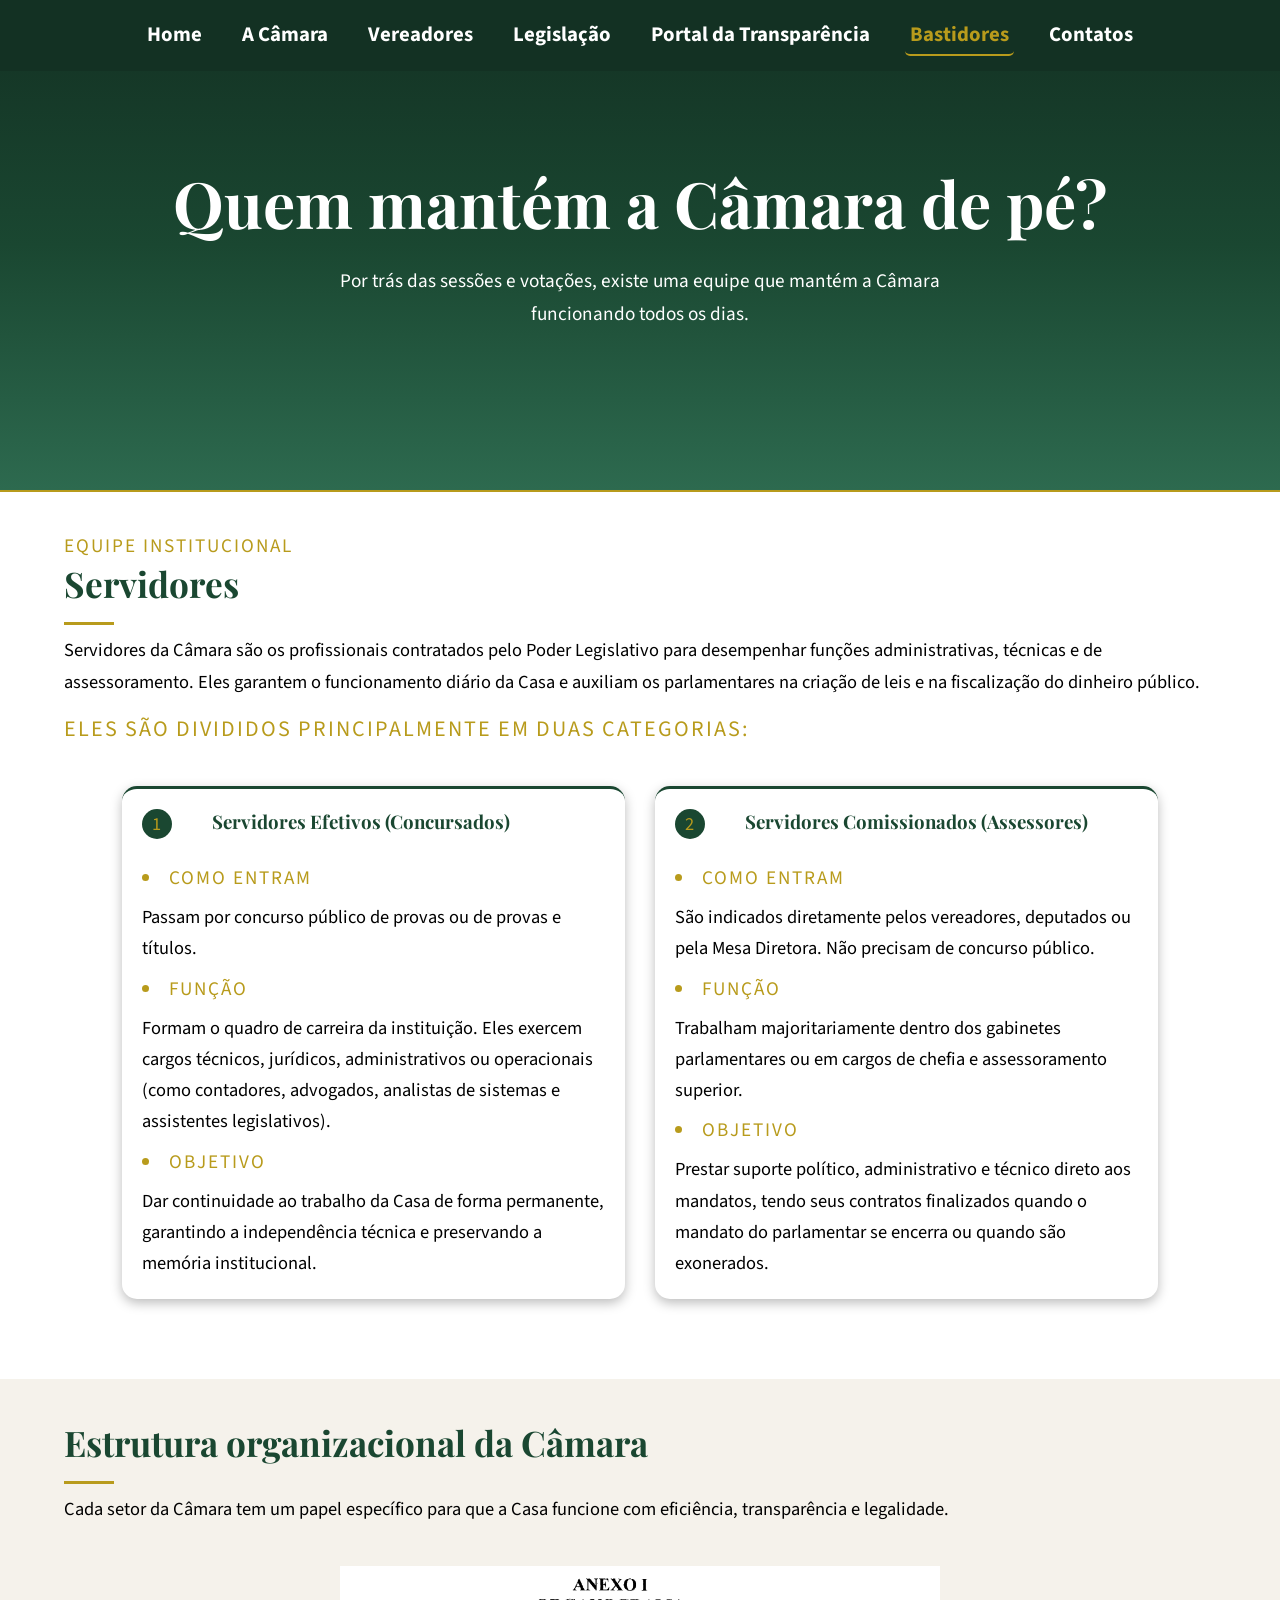
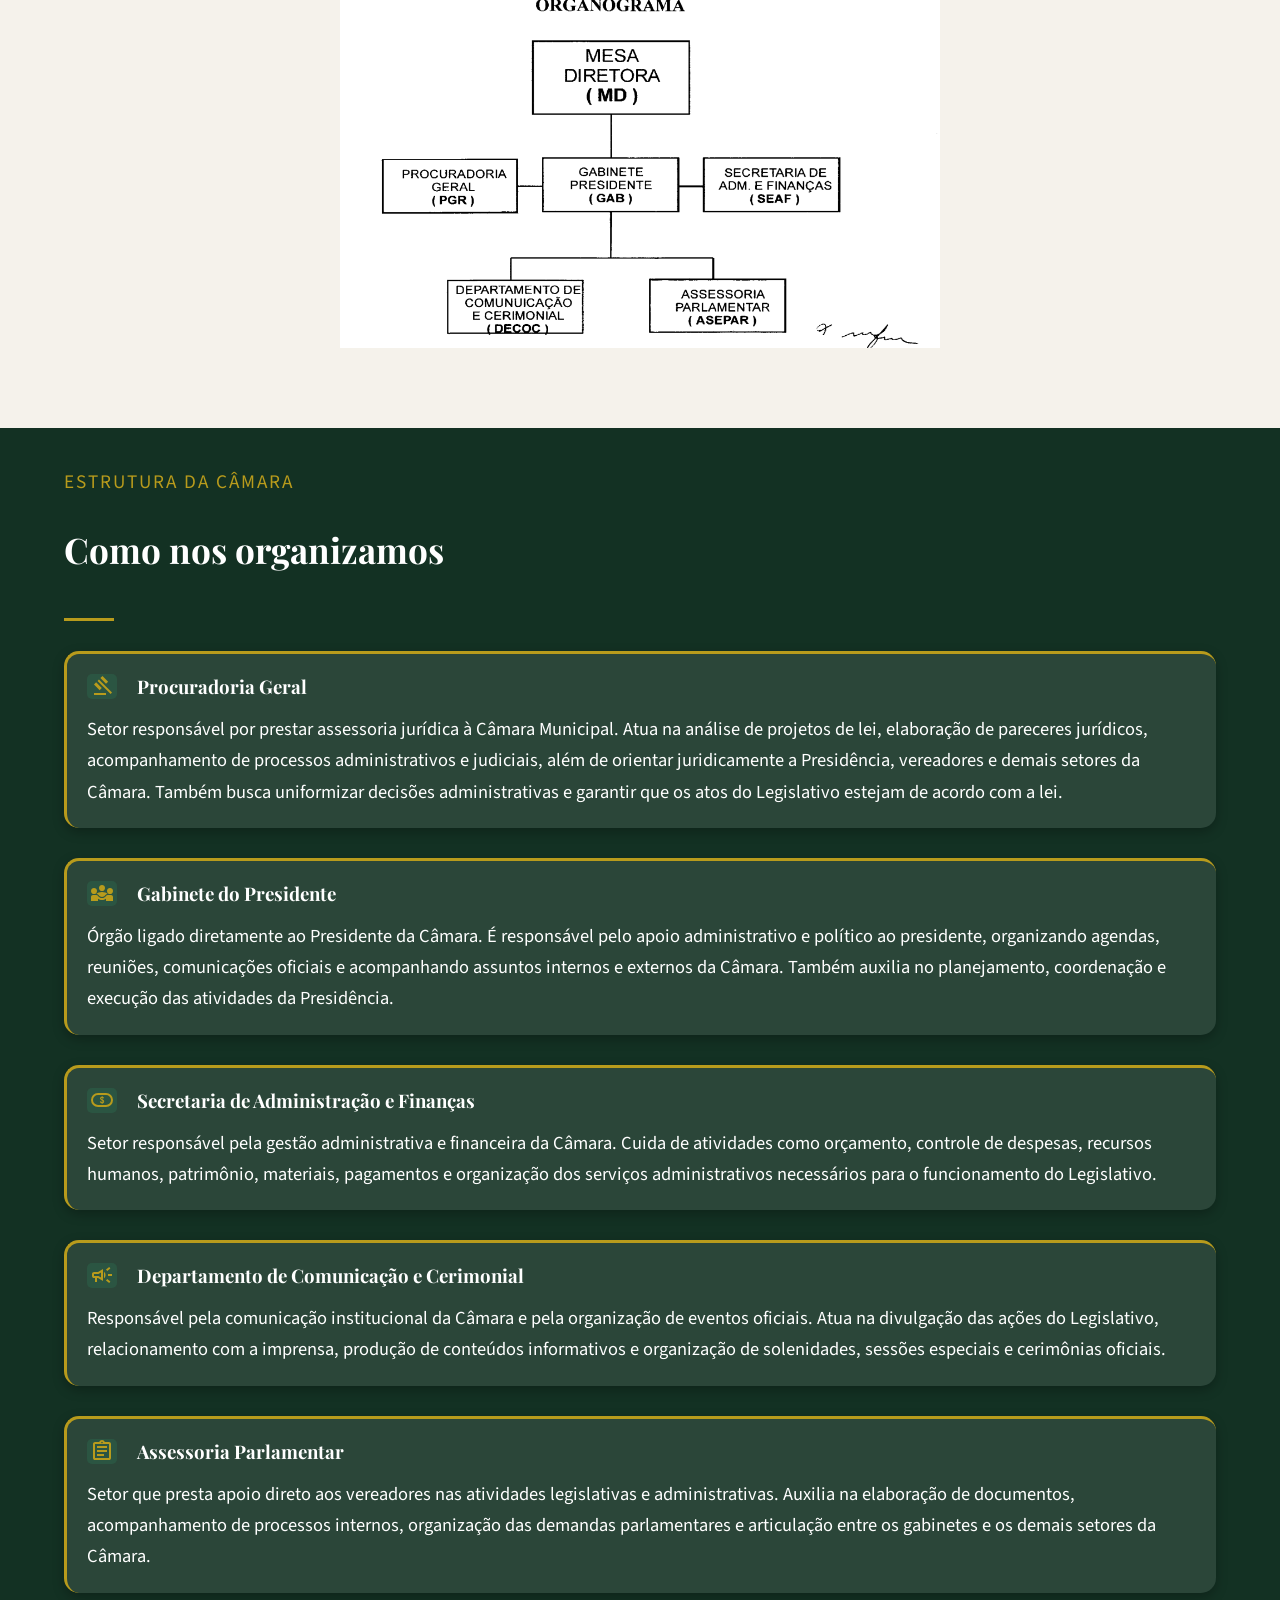
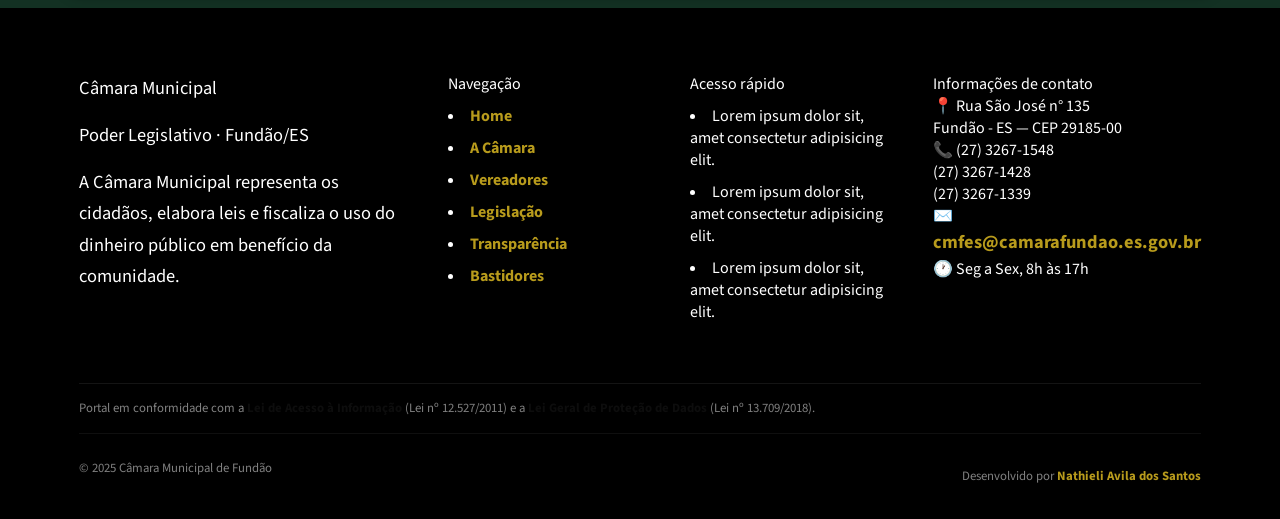
==== commit 9acadea6: "Adicionando botão" ====
--- a/bastidores.html
+++ b/bastidores.html
@@ -3,6 +3,7 @@
 <head>
     <meta charset="UTF-8">
     <meta name="viewport" content="width=device-width, initial-scale=1.0">
+    <link rel="stylesheet" href="https://fonts.googleapis.com/css2?family=Material+Symbols+Outlined:opsz,wght,FILL,GRAD@20..48,100..700,0..1,-50..200&icon_names=menu" />
     <link rel="stylesheet" href="style.css">
     <script src="incluir.js"></script>
     <title>Bastidores</title>
--- a/style.css
+++ b/style.css
@@ -109,11 +109,6 @@
     background: var(--cor-5);
     margin-bottom: 10px;
 }
-
-
-
-
-
 
 
 /* LAYOUT GERAL */
@@ -154,7 +149,6 @@
 
 main {
     flex: 1;
-    padding-top: 60px;
 }
 
 .container {
@@ -179,7 +173,6 @@
     transition: 0.5s;
 }
 
-
 .card-base:hover {
     transform: translateY(-5px);
 }
@@ -192,15 +185,12 @@
     height: 30px;
     text-align: center;
     margin-bottom: 15px;
-
 }
 
 footer {
-    background-color: #0d2318;
-    color: white;
-}
-
-
+    background-color: #000000;
+    color: white;
+}
 
 footer>.container {
     padding: 15px;
@@ -257,7 +247,7 @@
 }
 
 .hero h1 {
-    font-size: clamp(2.5rem, 5vw, 4rem);
+    font-size: clamp(2.5rem, 5vw, 5rem);
     /* Limita um valor entre um mínimo e um máximo */
     margin-bottom: 20px;
 }
@@ -504,6 +494,8 @@
 
 
 
+/* footer */
+
 .etapas {
     display: flex;
     flex-direction: column;
@@ -538,7 +530,7 @@
 /* BASTIDORES */
 
 .grid-servidores {
-    grid-template-columns: repeat(auto-fit, minmax(280px, 1fr));
+    grid-template-columns: repeat(auto-fit, minmax(300px, 1fr));
 }
 
 .img-servidores {
@@ -594,8 +586,20 @@
 
 
 .grid-canais {
-    grid-template-columns: repeat(auto-fit, minmax(600px, 1fr));
-
+    grid-template-columns: repeat(auto-fit, minmax(300px, 1fr));
+    margin-bottom: 30px;
+}
+
+
+.grid-site {
+    grid-template-columns: 1fr;
+}
+.card-site ul {
+    columns: 3;
+}
+
+.card-site p {
+    padding: 10px 0;
 }
 
 
@@ -604,6 +608,12 @@
 #transparencia>.home-inicio {
     align-items: flex-start;
 }
+
+.grid-portal {
+    grid-template-columns: repeat(auto-fit, minmax(280px, 1fr));;
+}
+
+
 
 #esic {
     background-color: var(--cor-1);
@@ -638,11 +648,9 @@
 
 /* CONTATOS */
 
-
 .grid-canais {
     margin-top: 20px;
 }
-
 
 #presencial p {
     margin: 0px 20px 20px 20px;
@@ -675,3 +683,109 @@
     justify-content: center
 }
 
+
+.botao-menu {
+   display: none;
+} 
+
+
+@media (max-width: 1010px) {
+    nav {
+        gap: 20px;
+    }
+
+    nav a {
+        font-size: 1rem;
+    }
+
+    .hero {
+        padding: 100px 20px;
+    }
+
+    #transparencia>.home-inicio {
+        grid-template-columns: 1fr;
+    }
+}
+
+@media (max-width: 776px) {
+
+    header {
+        padding: 20px;
+    }
+
+    nav {
+        gap: 15px;
+    }
+
+    nav a {
+        font-size: 0.8rem;
+    }
+
+    .container {
+        width: 90%;
+    }
+
+    .hero {
+        padding: 90px 20px;
+    }
+   
+    .hero p {
+        font-size: 1.1rem;
+    }
+
+    .grid-acompanhar {
+        grid-template-columns: 1fr;
+    }
+
+    .grid-voz {
+        grid-template-columns: 1fr 1fr;
+    }
+    
+
+    .footer-topo {
+        grid-template-columns: 1fr 1fr;
+    }
+    
+
+}
+
+
+
+@media (max-width: 667px) {
+
+    .botao-menu {
+        display: block;
+        background: none;
+        color: white;
+        border: none;
+        cursor: pointer;
+    }
+    
+    header {
+        padding: 5px;
+    }
+    nav {
+        display: none;
+    }
+
+    nav.ativo {
+        display: flex;
+        flex-direction: column;
+        gap: 10px;
+        padding-top: 15px;
+    }
+
+    nav > a {
+        border-radius: 0px;
+    }
+
+    nav > a:hover, a.ativo {
+        border-bottom: 1px solid var(--cor-5);
+    }
+
+    .footer-topo {
+        grid-template-columns: 1fr;
+    }
+}
+
+
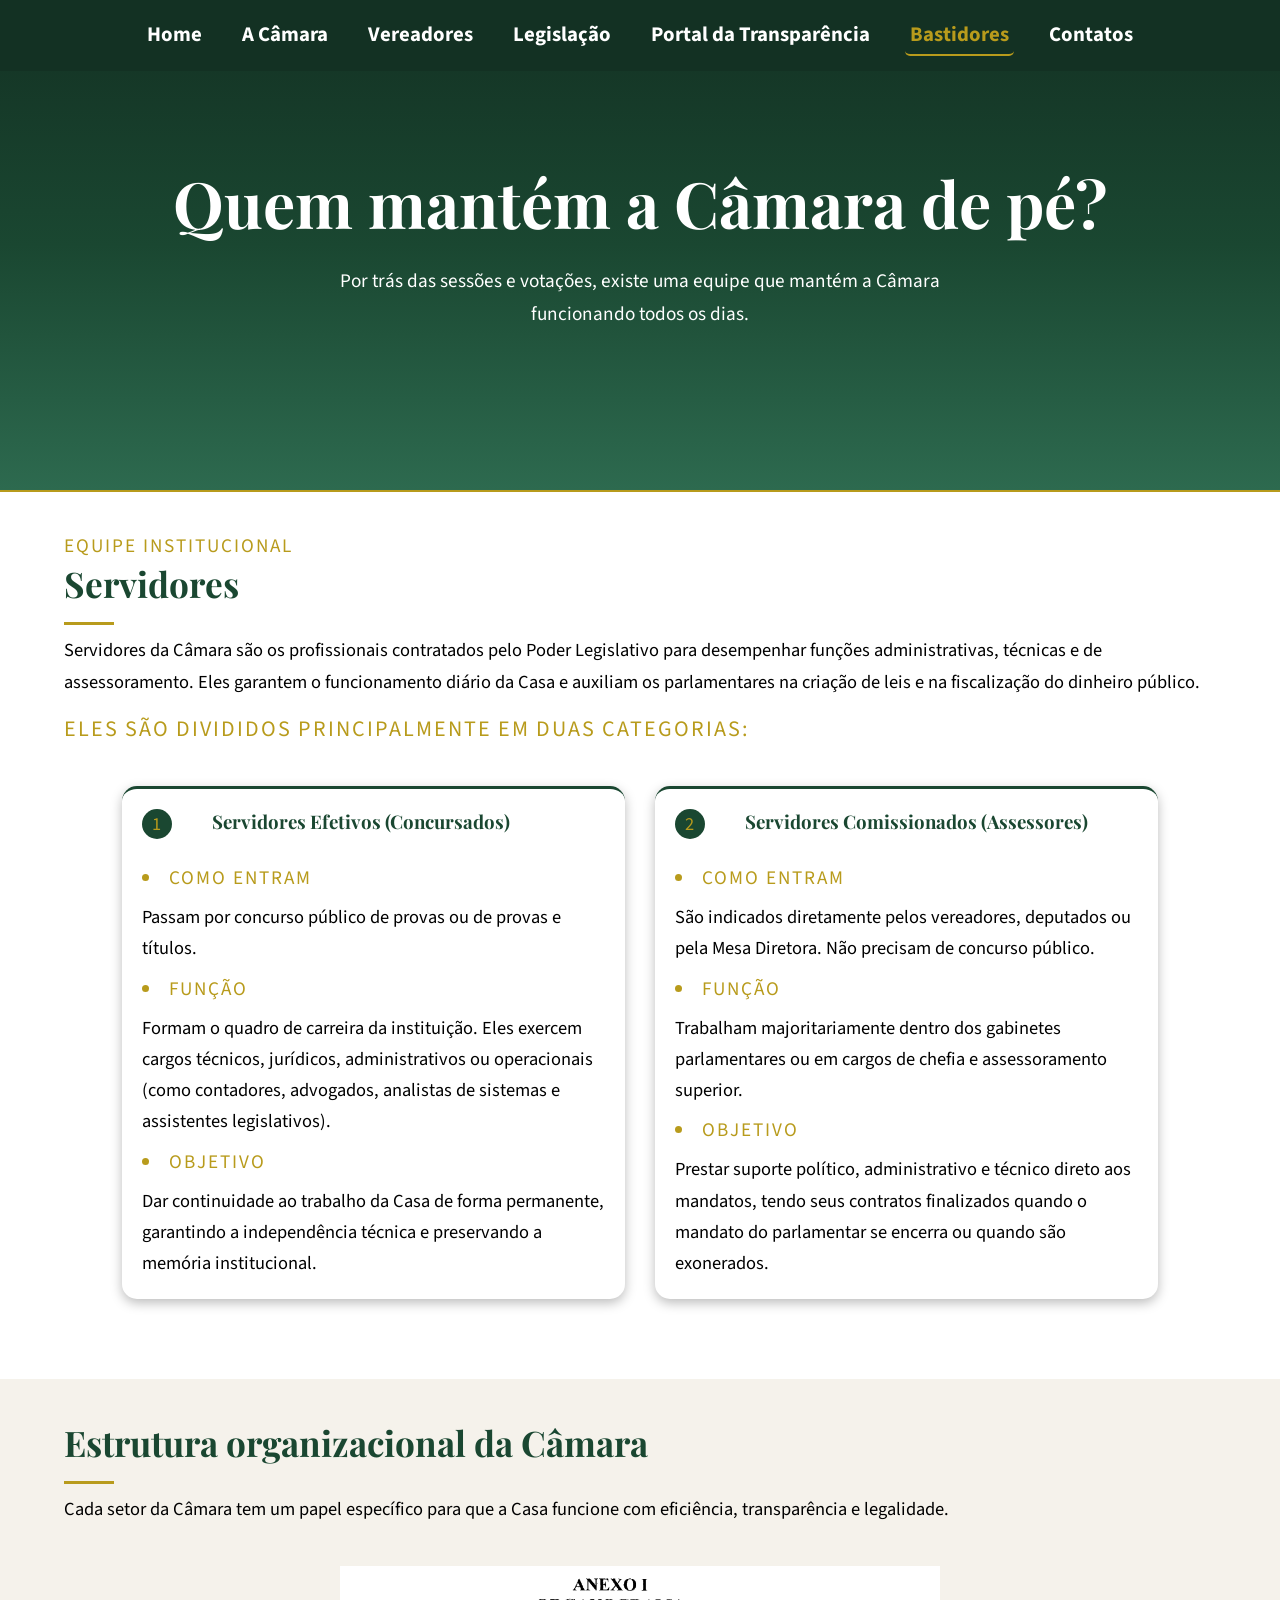
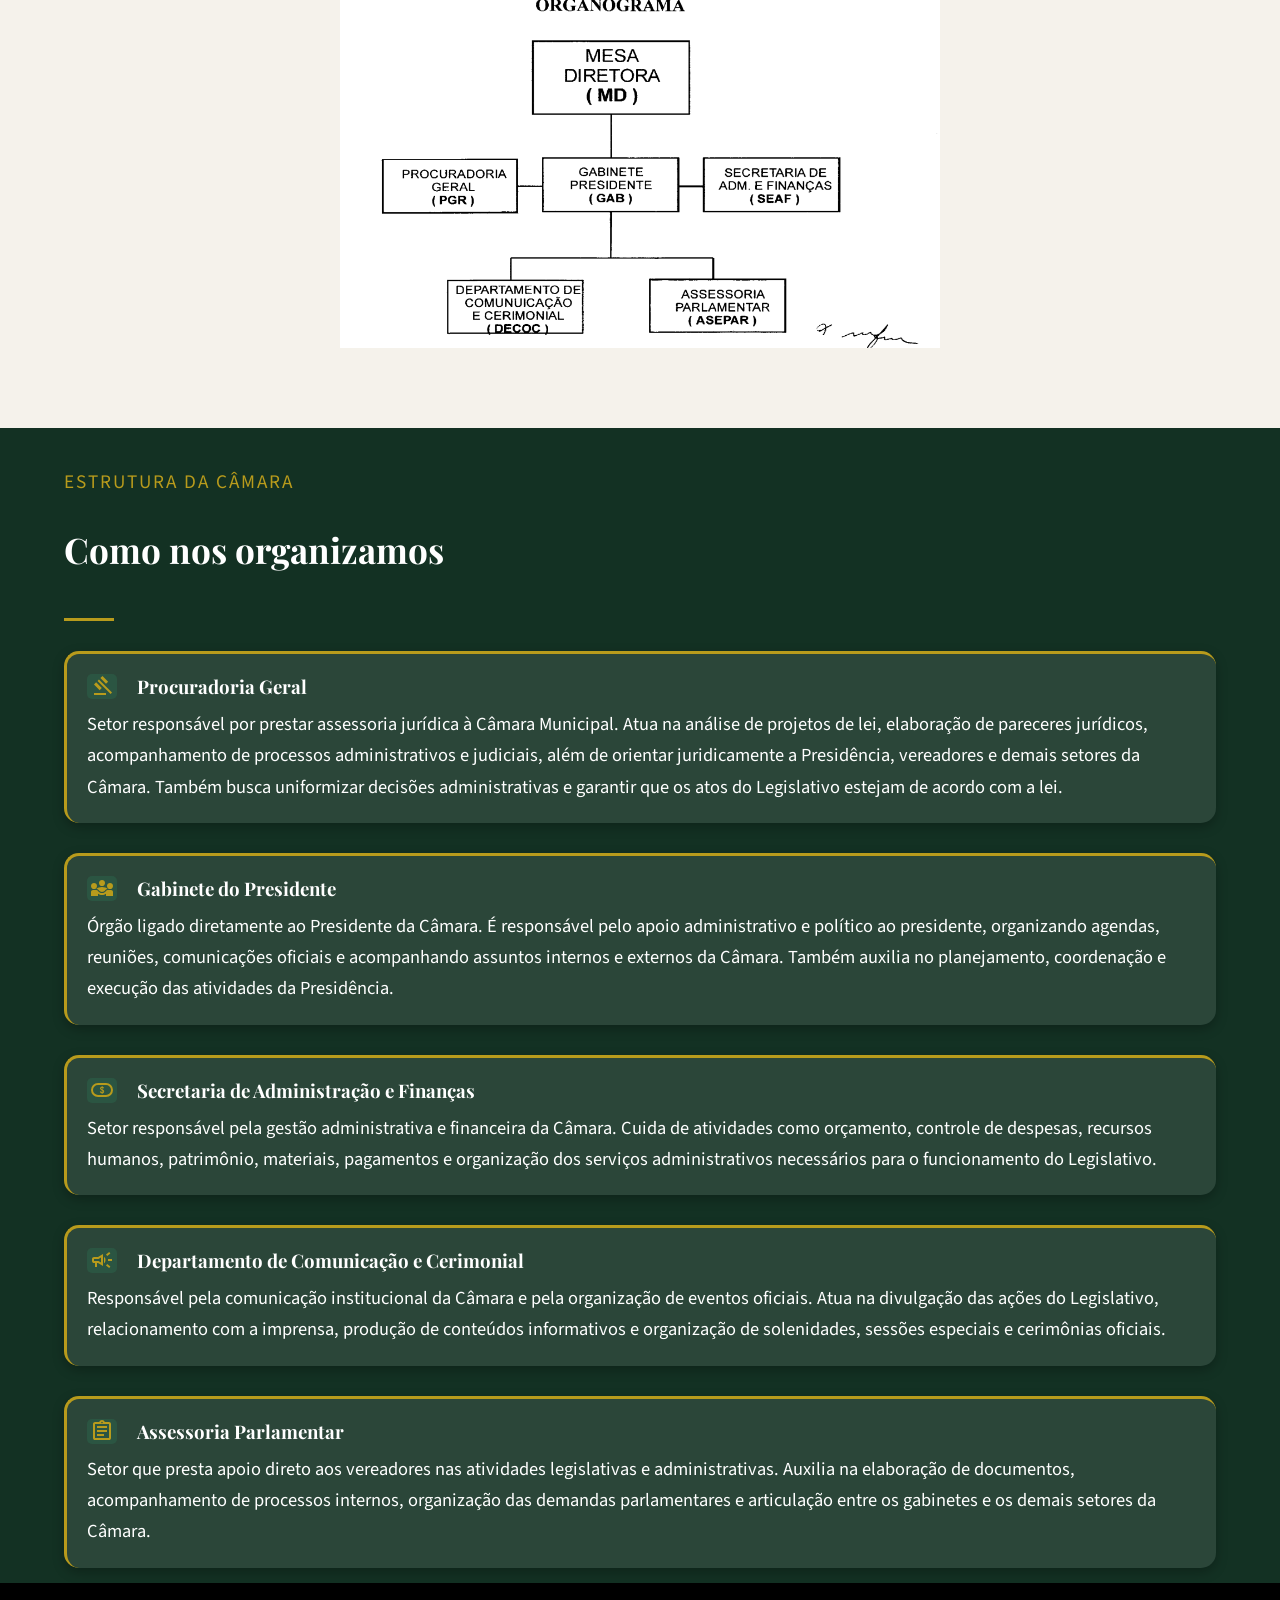
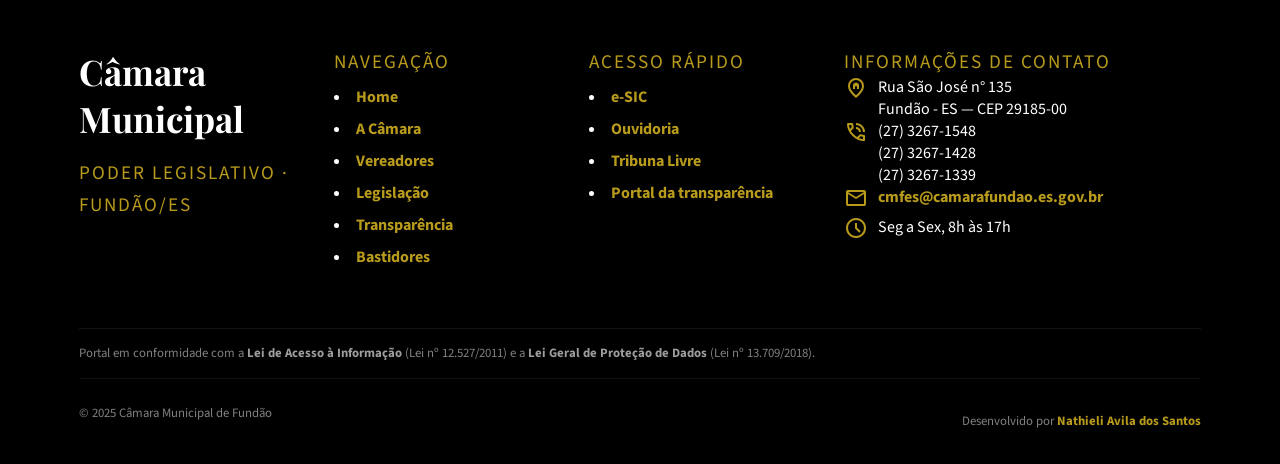
==== commit 90a5cbf4: "Favicon e ajustes finais" ====
--- a/bastidores.html
+++ b/bastidores.html
@@ -4,6 +4,7 @@
     <meta charset="UTF-8">
     <meta name="viewport" content="width=device-width, initial-scale=1.0">
     <link rel="stylesheet" href="https://fonts.googleapis.com/css2?family=Material+Symbols+Outlined:opsz,wght,FILL,GRAD@20..48,100..700,0..1,-50..200&icon_names=menu" />
+    <link rel='shortcut icon' type='image/x-icon' href='https://www.camarafundao.es.gov.br/assets/img/favicon.ico' />
     <link rel="stylesheet" href="style.css">
     <script src="incluir.js"></script>
     <title>Bastidores</title>
--- a/style.css
+++ b/style.css
@@ -24,9 +24,7 @@
     box-sizing: border-box;
 }
 
-
 /* GERAIS */
-
 body {
     background-color: #f5f2eb;
     font-family: var(--fonte-02);
@@ -35,15 +33,13 @@
     flex-direction: column;
 }
 
-h1,
-h2,
-h3 {
+h1, h2, h3 {
     font-family: var(--fonte-01);
 }
 
 h3 {
     color: var(--cor-2);
-    margin-bottom: 15px;
+    margin-bottom: 10px;
 }
 
 h2 {
@@ -72,8 +68,7 @@
 }
 
 .icon img {
-    width: 20%;
-    
+    width: 3em;
 }
 
 .icon-fundo {
@@ -102,14 +97,12 @@
     background-color: var(--cor-1);
 }
 
-
 .secao-linha {
     width: 50px;
     height: 3px;
     background: var(--cor-5);
     margin-bottom: 10px;
 }
-
 
 /* LAYOUT GERAL */
 
@@ -140,8 +133,7 @@
     border-radius: 5px;
 }
 
-nav a:hover,
-a.ativo {
+nav a:hover, a.ativo {
     color: var(--cor-5);
     border-bottom: 2px solid var(--cor-5);
     text-decoration: none;
@@ -173,6 +165,11 @@
     transition: 0.5s;
 }
 
+.home-cards, .home-inicio, .camara-cards, .vereador-cards, .grid-eleito, .grid-servidores, .grid-canais {
+    grid-template-columns: repeat(auto-fit, minmax(300px, 1fr));
+
+}
+
 .card-base:hover {
     transform: translateY(-5px);
 }
@@ -187,6 +184,10 @@
     margin-bottom: 15px;
 }
 
+div.card-eleito .numero {
+    width: 10px;
+}
+
 footer {
     background-color: #000000;
     color: white;
@@ -199,8 +200,8 @@
 
 .footer-topo {
     display: grid;
-    grid-template-columns: 1.6fr 1fr 1fr 1fr;
-    /* a primeira é 60% maior que as outras */
+    grid-template-columns: 1fr 1fr 1fr 1.6fr;
+    /* a última é 60% maior que as outras */
     gap: 32px;
     padding: 50px 0px;
     border-bottom: 1px solid rgba(255, 255, 255, 0.08);
@@ -219,7 +220,7 @@
 }
 
 .ft-selo strong {
-    color: rgba(255, 255, 255, 0.05);
+    color: rgba(255, 255, 255, 0.616);
 }
 
 .ft-rodape {
@@ -263,7 +264,6 @@
 /* HOME */
 .home-inicio {
     display: grid;
-    grid-template-columns: repeat(auto-fit, minmax(300px, 1fr));
     gap: 4rem;
     align-items: center;
 }
@@ -274,10 +274,7 @@
     border-radius: 10px;
 }
 
-.home-cards {
-    grid-template-columns: repeat(auto-fit, minmax(300px, 1fr));
-
-}
+
 
 .home-card {
     border-top-color: white;
@@ -321,10 +318,6 @@
     padding: 30px 0px;
 }
 
-.camara-cards {
-    grid-template-columns: repeat(auto-fit, minmax(300px, 1fr));
-}
-
 .camara-card {
     padding: 20px 20px 15px 40px;
 }
@@ -341,12 +334,6 @@
     border-radius: 5px;
 }
 
-
-.vereador-cards {
-    grid-template-columns: repeat(auto-fit, minmax(300px, 1fr));
-
-}
-
 .vereador-card {
     border-radius: 5px;
     padding: 40px;
@@ -369,10 +356,6 @@
 .n-pode>h3,
 .n-pode li::marker {
     color: red;
-}
-
-.grid-eleito {
-    grid-template-columns: repeat(auto-fit, minmax(600px, 1fr));
 }
 
 .card-eleito {
@@ -494,44 +477,10 @@
 
 
 
-/* footer */
-
-.etapas {
-    display: flex;
-    flex-direction: column;
-}
-
-.etapa {
-    display: flex;
-    gap: 16px;
-    padding: 16px 0px;
-    border-bottom: 1px solid rgba(255, 255, 255, 0.08);
-}
-
-.etapa:last-child {
-    border-bottom: none;
-}
-
-.etapa-esquerda {
-    display: flex;
-    flex-direction: column;
-    align-items: center;
-    flex-shrink: 0;
-    width: 32px;
-}
-
-.etapa-linha {
-    width: 1px;
-    flex: 1;
-    background: rgba(255, 255, 255, 0.15);
-    margin-top: 6px;
-}
 
 /* BASTIDORES */
 
-.grid-servidores {
-    grid-template-columns: repeat(auto-fit, minmax(300px, 1fr));
-}
+
 
 .img-servidores {
     max-width: 600px;
@@ -584,18 +533,14 @@
     list-style-position: inside;
 }
 
-
-.grid-canais {
-    grid-template-columns: repeat(auto-fit, minmax(300px, 1fr));
-    margin-bottom: 30px;
-}
-
-
+.card-site {
+    margin-top: 25px;
+}
 .grid-site {
     grid-template-columns: 1fr;
 }
 .card-site ul {
-    columns: 3;
+    columns: 2;
 }
 
 .card-site p {
@@ -636,6 +581,9 @@
     color: black;
 }
 
+.card-lai:hover {
+    transform: translateY(0);
+}
 
 li {
     margin: 10px 0px;
@@ -643,7 +591,9 @@
 
 
 
-
+#estrutura-imagem img {
+        width: 100%;
+    }
 
 
 /* CONTATOS */
@@ -689,7 +639,51 @@
 } 
 
 
-@media (max-width: 1010px) {
+
+/* footer */
+
+.etapas {
+    display: flex;
+    flex-direction: column;
+}
+
+.etapa {
+    display: flex;
+    gap: 16px;
+    padding: 16px 0px;
+    border-bottom: 1px solid rgba(255, 255, 255, 0.08);
+}
+
+.etapa:last-child {
+    border-bottom: none;
+}
+
+.etapa-esquerda {
+    display: flex;
+    flex-direction: column;
+    align-items: center;
+    flex-shrink: 0;
+    width: 32px;
+}
+
+.etapa-linha {
+    width: 1px;
+    flex: 1;
+    background: rgba(255, 255, 255, 0.15);
+    margin-top: 6px;
+}
+
+.ft-nome {
+    color: white;
+}
+
+ span.ft-contato-icone{
+    padding-right: 10px;
+}
+
+
+
+@media (max-width: 1024px) {
     nav {
         gap: 20px;
     }
@@ -707,10 +701,10 @@
     }
 }
 
-@media (max-width: 776px) {
+@media (max-width: 768px) {
 
     header {
-        padding: 20px;
+        padding: 10px;
     }
 
     nav {
@@ -718,11 +712,7 @@
     }
 
     nav a {
-        font-size: 0.8rem;
-    }
-
-    .container {
-        width: 90%;
+        font-size: 0.7rem;
     }
 
     .hero {
@@ -740,7 +730,10 @@
     .grid-voz {
         grid-template-columns: 1fr 1fr;
     }
-    
+
+    .grid-estrutura {
+    grid-template-columns: repeat(auto-fit, minmax(400px, 1fr));
+}
 
     .footer-topo {
         grid-template-columns: 1fr 1fr;
@@ -749,9 +742,8 @@
 
 }
 
-
-
-@media (max-width: 667px) {
+@media (max-width: 600px) {
+    
 
     .botao-menu {
         display: block;
@@ -783,9 +775,20 @@
         border-bottom: 1px solid var(--cor-5);
     }
 
-    .footer-topo {
+    th {
+        padding: 5px;
+    }
+
+    td {
+        padding: 5px 10px;
+    }
+
+    .grid-voz, .grid-estrutura, .grid-lai, .grid-canais, .footer-topo  {
         grid-template-columns: 1fr;
     }
-}
-
-
+
+    
+
+}
+
+
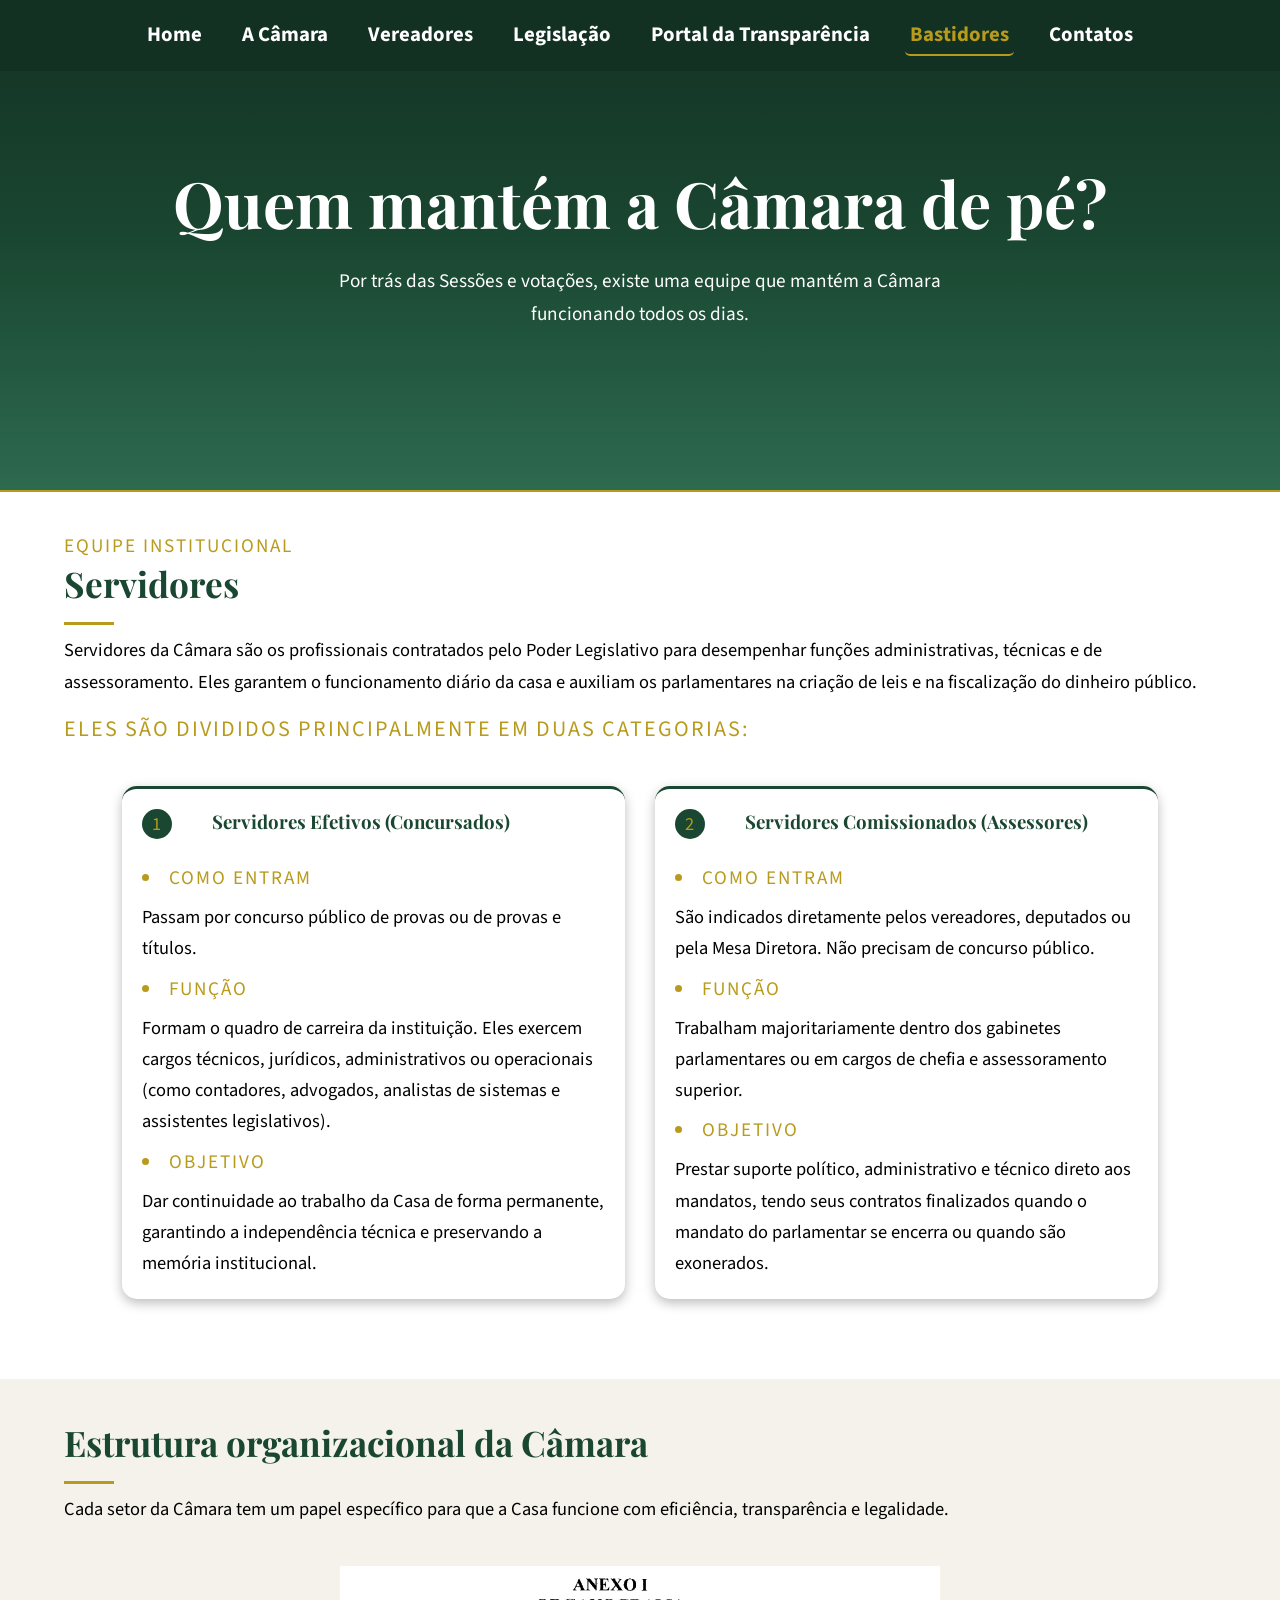
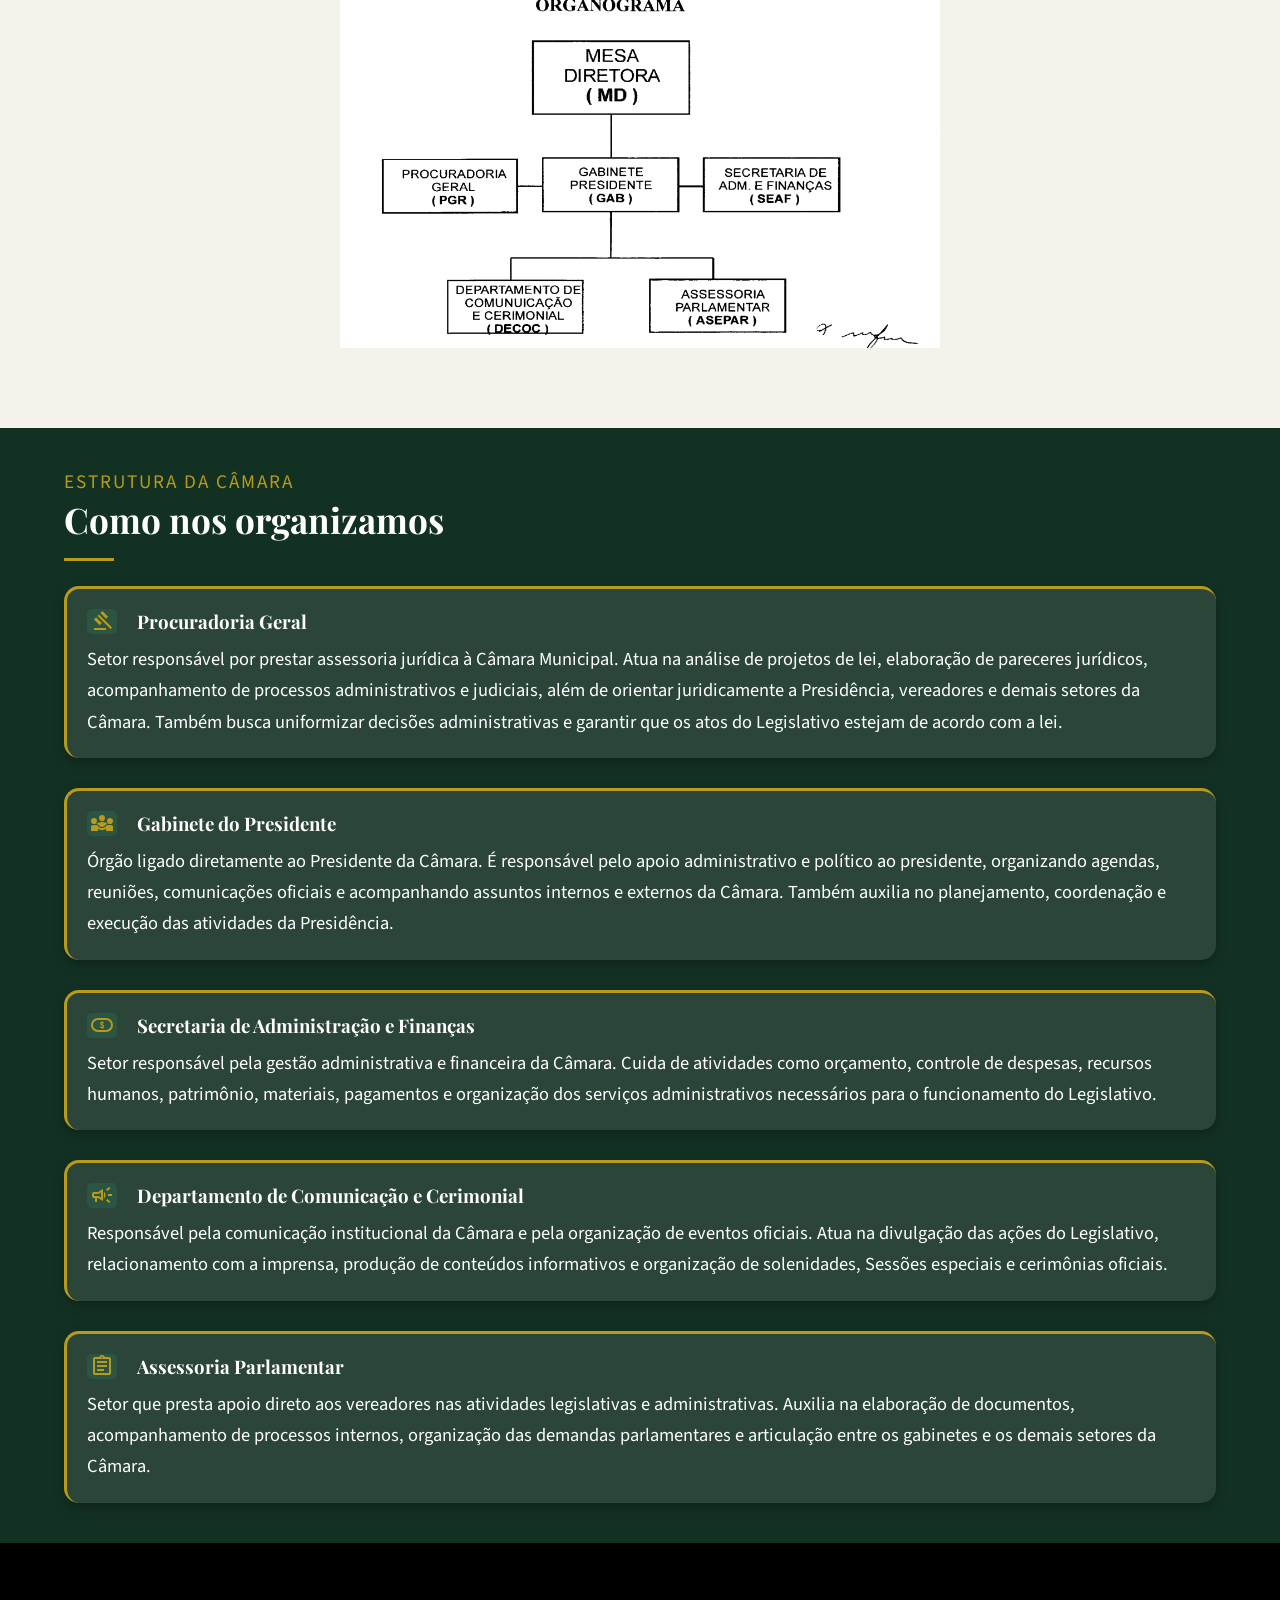
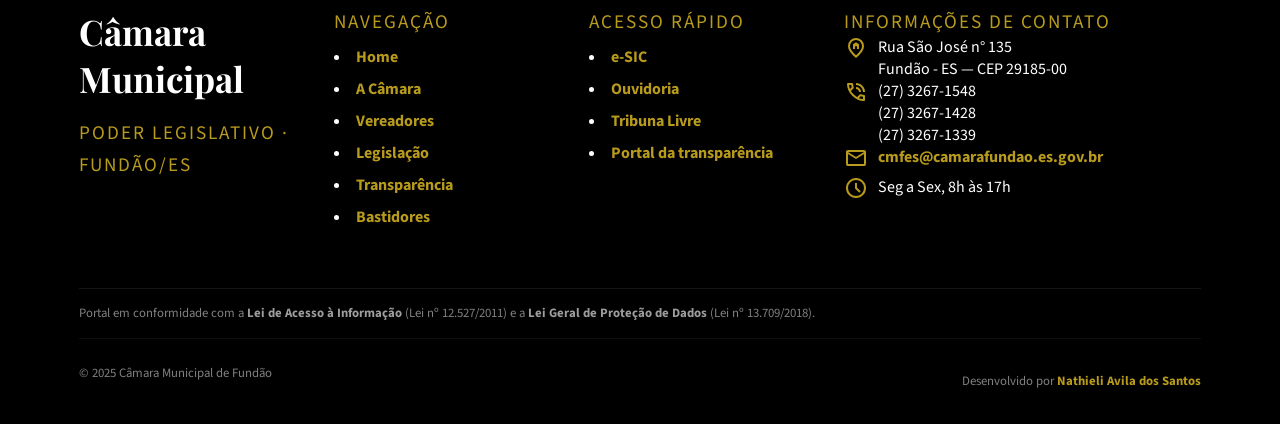
==== commit 0330598d: "Ajustes finais" ====
--- a/bastidores.html
+++ b/bastidores.html
@@ -16,7 +16,7 @@
             <div class="container">
                 <h1>Quem mantém a Câmara de pé?</h1>
                 <p>
-                    Por trás das sessões e votações, existe uma equipe que mantém a Câmara funcionando todos os dias.
+                    Por trás das Sessões e votações, existe uma equipe que mantém a Câmara funcionando todos os dias.
                 </p>
             </div>
         </section>
@@ -27,7 +27,7 @@
                 <h2>Servidores</h2>
                 <div class="secao-linha"></div>
                 <p>
-                    Servidores da Câmara são os profissionais contratados pelo Poder Legislativo para desempenhar funções administrativas, técnicas e de assessoramento. Eles garantem o funcionamento diário da Casa e auxiliam os parlamentares na criação de leis e na fiscalização do dinheiro público.
+                    Servidores da Câmara são os profissionais contratados pelo Poder Legislativo para desempenhar funções administrativas, técnicas e de assessoramento. Eles garantem o funcionamento diário da casa e auxiliam os parlamentares na criação de leis e na fiscalização do dinheiro público.
                 </p>
                 <p><span class="letra">Eles são divididos principalmente em duas categorias:</span></p>
                 
@@ -87,76 +87,73 @@
                 <div class="container"><img class="img-servidores" src="Imagens/estrutura-organizacional.png" alt=""></div>
             </div>
         </section>
-            <!-- 
-        Jurídico
-        Comunicação
-        Finanças
-        Administração
-        Assessoria -->
+    
         <section id="estrutura" class="secao-verde">
-            <div class="grid-base grid-estrutura container">
+            <div class="container">
                 <span class="letra">Estrutura da Câmara</span>
-                <h2>Como nos organizamos</h2>
-                <div class="secao-linha"></div>
-                <article class="card-base card-estrutura">
-                    <div class="numeracao">
-                        <div class="icon-fundo">
-                            <span><img src="Imagens/icones/procuradoria.svg" alt=""></span>
+                    <h2>Como nos organizamos</h2>
+                    <div class="secao-linha"></div>
+                <div class="grid-base grid-estrutura">
+                    <article class="card-base card-estrutura">
+                        <div class="numeracao">
+                            <div class="icon-fundo">
+                                <span><img src="Imagens/icones/procuradoria.svg" alt=""></span>
+                            </div>
+                            <h3>Procuradoria Geral</h3>
                         </div>
-                        <h3>Procuradoria Geral</h3>
-                    </div>
-                    <p>
-                        Setor responsável por prestar assessoria jurídica à Câmara Municipal. Atua na análise de projetos de lei, elaboração de pareceres jurídicos, acompanhamento de processos administrativos e judiciais, além de orientar juridicamente a Presidência, vereadores e demais setores da Câmara. Também busca uniformizar decisões administrativas e garantir que os atos do Legislativo estejam de acordo com a lei.
-                    </p>
-                </article>
+                        <p>
+                            Setor responsável por prestar assessoria jurídica à Câmara Municipal. Atua na análise de projetos de lei, elaboração de pareceres jurídicos, acompanhamento de processos administrativos e judiciais, além de orientar juridicamente a Presidência, vereadores e demais setores da Câmara. Também busca uniformizar decisões administrativas e garantir que os atos do Legislativo estejam de acordo com a lei.
+                        </p>
+                    </article>
                 
-                <article class="card-base card-estrutura">
-                    <div class="numeracao">
-                        <div class="icon-fundo">
-                            <span><img src="Imagens/icones/gabinete.svg" alt=""></span>
+                    <article class="card-base card-estrutura">
+                        <div class="numeracao">
+                            <div class="icon-fundo">
+                                <span><img src="Imagens/icones/gabinete.svg" alt=""></span>
+                            </div>
+                            <h3>Gabinete do Presidente</h3>
                         </div>
-                        <h3>Gabinete do Presidente</h3>
-                    </div>
-                    <p>
-                        Órgão ligado diretamente ao Presidente da Câmara. É responsável pelo apoio administrativo e político ao presidente, organizando agendas, reuniões, comunicações oficiais e acompanhando assuntos internos e externos da Câmara. Também auxilia no planejamento, coordenação e execução das atividades da Presidência.
-                    </p>
-                </article>
+                        <p>
+                            Órgão ligado diretamente ao Presidente da Câmara. É responsável pelo apoio administrativo e político ao presidente, organizando agendas, reuniões, comunicações oficiais e acompanhando assuntos internos e externos da Câmara. Também auxilia no planejamento, coordenação e execução das atividades da Presidência.
+                        </p>
+                    </article>
                 
-                <article class="card-base card-estrutura">
-                    <div class="numeracao">
-                        <div class="icon-fundo">
-                            <span><img src="Imagens/icones/financas.svg" alt=""></span>
+                    <article class="card-base card-estrutura">
+                        <div class="numeracao">
+                            <div class="icon-fundo">
+                                <span><img src="Imagens/icones/financas.svg" alt=""></span>
+                            </div>
+                            <h3>Secretaria de Administração e Finanças</h3>
                         </div>
-                        <h3>Secretaria de Administração e Finanças</h3>
-                    </div>
-                    <p>
-                        Setor responsável pela gestão administrativa e financeira da Câmara. Cuida de atividades como orçamento, controle de despesas, recursos humanos, patrimônio, materiais, pagamentos e organização dos serviços administrativos necessários para o funcionamento do Legislativo.
-                    </p>
-                </article>
+                        <p>
+                            Setor responsável pela gestão administrativa e financeira da Câmara. Cuida de atividades como orçamento, controle de despesas, recursos humanos, patrimônio, materiais, pagamentos e organização dos serviços administrativos necessários para o funcionamento do Legislativo.
+                        </p>
+                    </article>
                 
-                <article class="card-base card-estrutura">
-                    <div class="numeracao">
-                        <div class="icon-fundo">
-                            <span><img src="Imagens/icones/megafone.svg" alt=""></span>
+                    <article class="card-base card-estrutura">
+                        <div class="numeracao">
+                            <div class="icon-fundo">
+                                <span><img src="Imagens/icones/megafone.svg" alt=""></span>
+                            </div>
+                            <h3>Departamento de Comunicação e Cerimonial</h3>
                         </div>
-                        <h3>Departamento de Comunicação e Cerimonial</h3>
-                    </div>
-                    <p>
-                        Responsável pela comunicação institucional da Câmara e pela organização de eventos oficiais. Atua na divulgação das ações do Legislativo, relacionamento com a imprensa, produção de conteúdos informativos e organização de solenidades, sessões especiais e cerimônias oficiais.
-                    </p>
-                </article>
+                        <p>
+                            Responsável pela comunicação institucional da Câmara e pela organização de eventos oficiais. Atua na divulgação das ações do Legislativo, relacionamento com a imprensa, produção de conteúdos informativos e organização de solenidades, Sessões especiais e cerimônias oficiais.
+                        </p>
+                    </article>
                 
-                <article class="card-base card-estrutura">
-                    <div class="numeracao">
-                        <div class="icon-fundo">
-                            <span><img src="Imagens/icones/assessoria.svg" alt=""></span>
+                    <article class="card-base card-estrutura">
+                        <div class="numeracao">
+                            <div class="icon-fundo">
+                                <span><img src="Imagens/icones/assessoria.svg" alt=""></span>
+                            </div>
+                            <h3>Assessoria Parlamentar</h3>
                         </div>
-                        <h3>Assessoria Parlamentar</h3>
-                    </div>
-                    <p>
-                        Setor que presta apoio direto aos vereadores nas atividades legislativas e administrativas. Auxilia na elaboração de documentos, acompanhamento de processos internos, organização das demandas parlamentares e articulação entre os gabinetes e os demais setores da Câmara.
-                    </p>
-                </article>
+                        <p>
+                            Setor que presta apoio direto aos vereadores nas atividades legislativas e administrativas. Auxilia na elaboração de documentos, acompanhamento de processos internos, organização das demandas parlamentares e articulação entre os gabinetes e os demais setores da Câmara.
+                        </p>
+                    </article>
+                </div>
             </div>
         </section>
     </main>
--- a/style.css
+++ b/style.css
@@ -491,7 +491,9 @@
 
 .grid-estrutura {
     grid-template-columns: repeat(auto-fit, minmax(600px, 1fr));
-}
+    margin: 25px 0px;
+}
+
 
 .card-estrutura {
     background-color: rgba(255, 255, 255, 0.103);
